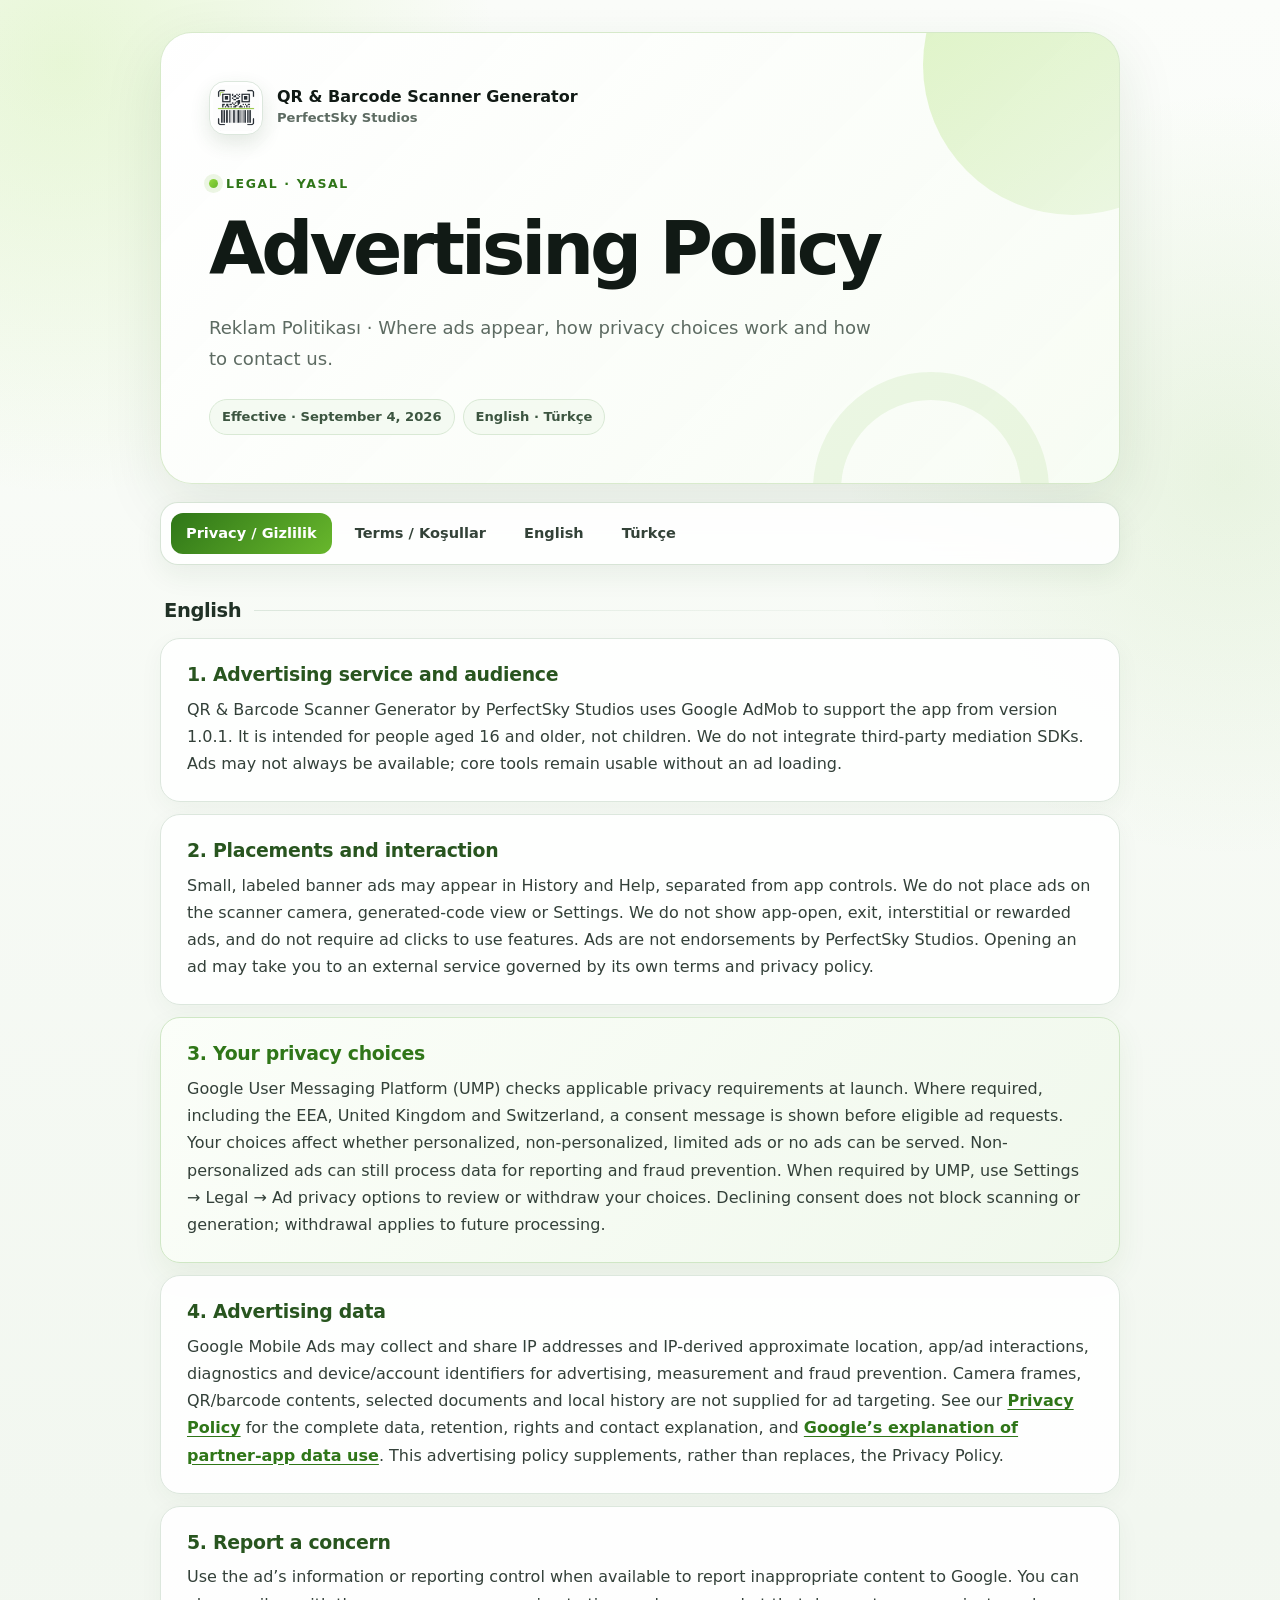
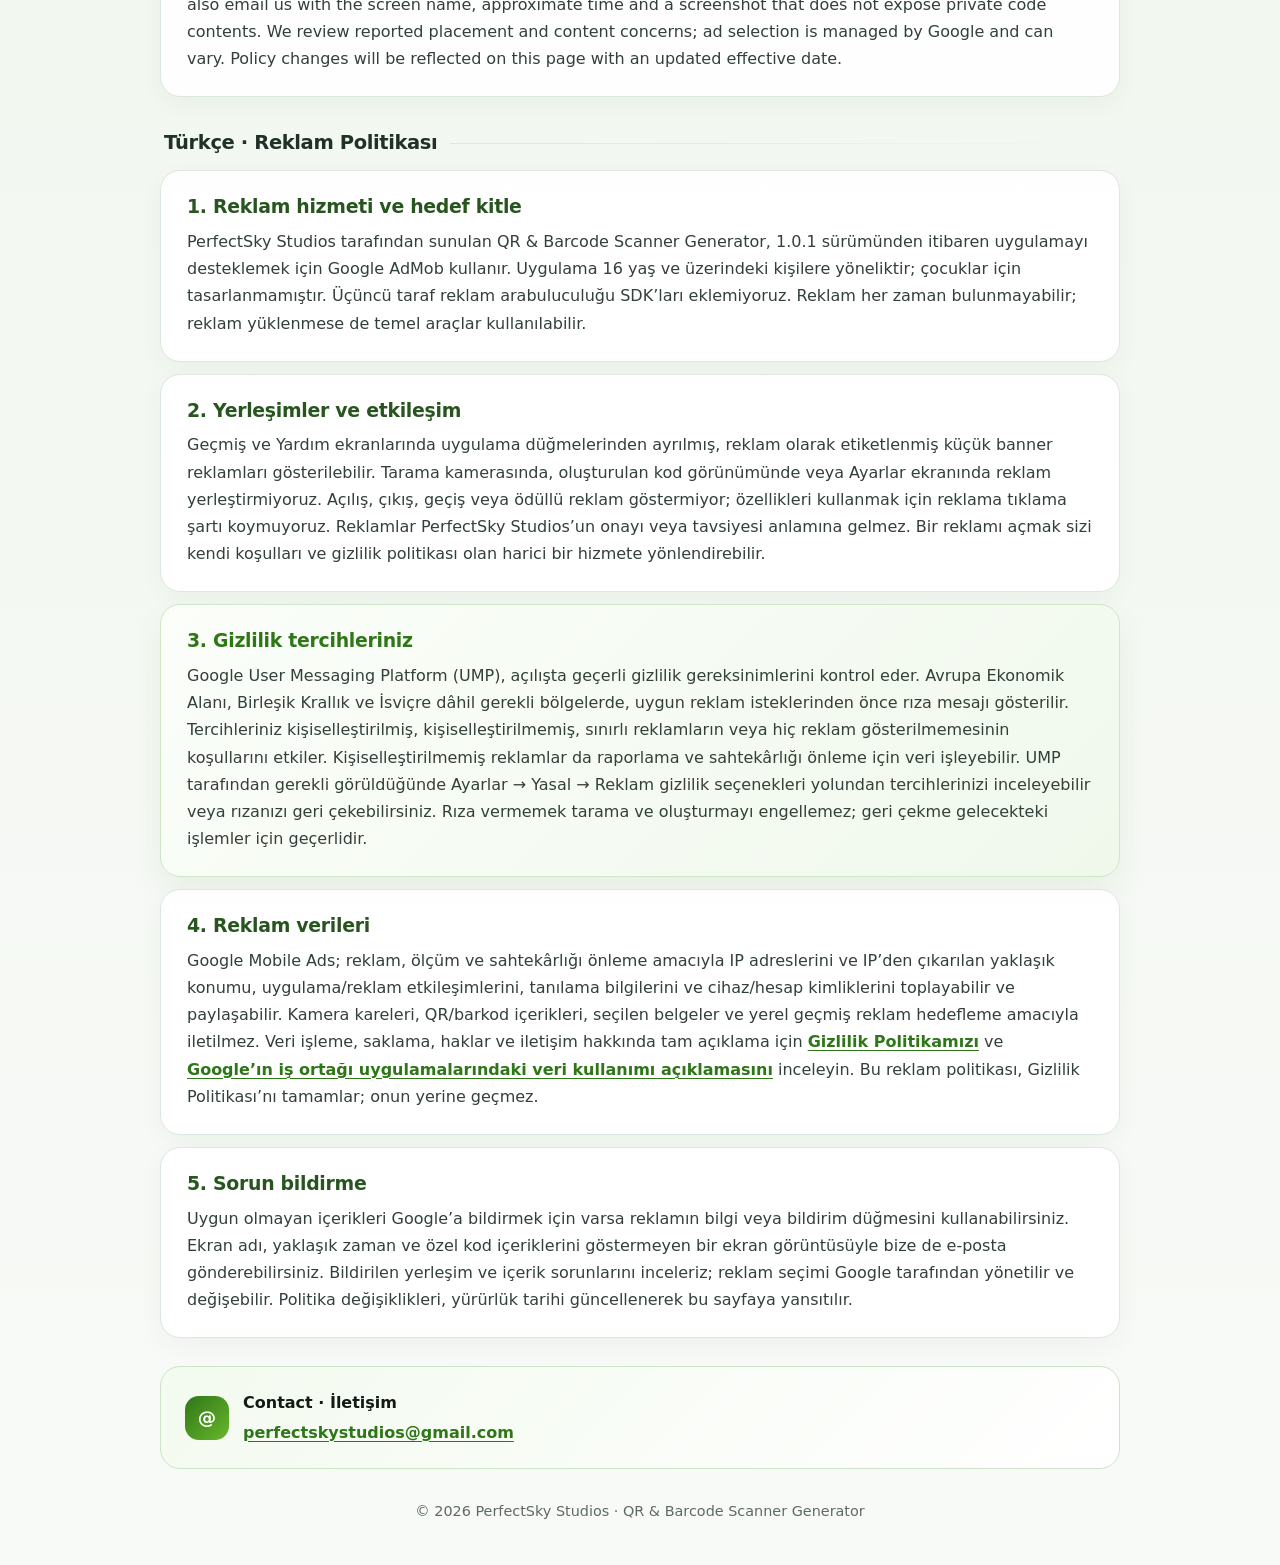
==== advertising-policy.html @ e4689e0d "Add bilingual advertising policy and legal navigation" ====
<!doctype html>
<html lang="en">
<head>
  <meta charset="utf-8">
  <meta name="viewport" content="width=device-width, initial-scale=1">
  <meta name="description" content="Advertising placements, privacy choices and support for QR &amp; Barcode Scanner Generator by PerfectSky Studios.">
  <title>Advertising Policy · QR &amp; Barcode Scanner Generator</title>
  <link rel="stylesheet" href="styles.css">
</head>
<body>
<main>
  <header class="hero">
    <div class="brand"><img src="app_logo.webp" alt="QR &amp; Barcode Scanner Generator logo"><div><div class="brand-name">QR &amp; Barcode Scanner Generator</div><div class="brand-studio">PerfectSky Studios</div></div></div>
    <p class="eyebrow">Legal · Yasal</p>
    <h1>Advertising Policy</h1>
    <p class="lead">Reklam Politikası · Where ads appear, how privacy choices work and how to contact us.</p>
    <div class="meta-row"><span class="meta-pill">Effective · September 4, 2026</span><span class="meta-pill">English · Türkçe</span></div>
  </header>
  <nav class="page-nav" aria-label="Page navigation"><a class="primary-link" href="index.html">Privacy / Gizlilik</a><a href="terms-of-service.html">Terms / Koşullar</a><a href="#english">English</a><a href="#turkce">Türkçe</a></nav>
  <div id="english" class="language-block" lang="en">
    <h2 class="language-title">English</h2>
    <section><h2>1. Advertising service and audience</h2><p>QR &amp; Barcode Scanner Generator by PerfectSky Studios uses Google AdMob to support the app from version 1.0.1. It is intended for people aged 16 and older, not children. We do not integrate third-party mediation SDKs. Ads may not always be available; core tools remain usable without an ad loading.</p></section>
    <section><h2>2. Placements and interaction</h2><p>Small, labeled banner ads may appear in History and Help, separated from app controls. We do not place ads on the scanner camera, generated-code view or Settings. We do not show app-open, exit, interstitial or rewarded ads, and do not require ad clicks to use features. Ads are not endorsements by PerfectSky Studios. Opening an ad may take you to an external service governed by its own terms and privacy policy.</p></section>
    <section class="notice"><h2>3. Your privacy choices</h2><p>Google User Messaging Platform (UMP) checks applicable privacy requirements at launch. Where required, including the EEA, United Kingdom and Switzerland, a consent message is shown before eligible ad requests. Your choices affect whether personalized, non-personalized, limited ads or no ads can be served. Non-personalized ads can still process data for reporting and fraud prevention. When required by UMP, use Settings → Legal → Ad privacy options to review or withdraw your choices. Declining consent does not block scanning or generation; withdrawal applies to future processing.</p></section>
    <section><h2>4. Advertising data</h2><p>Google Mobile Ads may collect and share IP addresses and IP-derived approximate location, app/ad interactions, diagnostics and device/account identifiers for advertising, measurement and fraud prevention. Camera frames, QR/barcode contents, selected documents and local history are not supplied for ad targeting. See our <a href="index.html">Privacy Policy</a> for the complete data, retention, rights and contact explanation, and <a href="https://policies.google.com/technologies/partner-sites">Google’s explanation of partner-app data use</a>. This advertising policy supplements, rather than replaces, the Privacy Policy.</p></section>
    <section><h2>5. Report a concern</h2><p>Use the ad’s information or reporting control when available to report inappropriate content to Google. You can also email us with the screen name, approximate time and a screenshot that does not expose private code contents. We review reported placement and content concerns; ad selection is managed by Google and can vary. Policy changes will be reflected on this page with an updated effective date.</p></section>
  </div>
  <div id="turkce" class="language-block" lang="tr">
    <h2 class="language-title">Türkçe · Reklam Politikası</h2>
    <section><h2>1. Reklam hizmeti ve hedef kitle</h2><p>PerfectSky Studios tarafından sunulan QR &amp; Barcode Scanner Generator, 1.0.1 sürümünden itibaren uygulamayı desteklemek için Google AdMob kullanır. Uygulama 16 yaş ve üzerindeki kişilere yöneliktir; çocuklar için tasarlanmamıştır. Üçüncü taraf reklam arabuluculuğu SDK’ları eklemiyoruz. Reklam her zaman bulunmayabilir; reklam yüklenmese de temel araçlar kullanılabilir.</p></section>
    <section><h2>2. Yerleşimler ve etkileşim</h2><p>Geçmiş ve Yardım ekranlarında uygulama düğmelerinden ayrılmış, reklam olarak etiketlenmiş küçük banner reklamları gösterilebilir. Tarama kamerasında, oluşturulan kod görünümünde veya Ayarlar ekranında reklam yerleştirmiyoruz. Açılış, çıkış, geçiş veya ödüllü reklam göstermiyor; özellikleri kullanmak için reklama tıklama şartı koymuyoruz. Reklamlar PerfectSky Studios’un onayı veya tavsiyesi anlamına gelmez. Bir reklamı açmak sizi kendi koşulları ve gizlilik politikası olan harici bir hizmete yönlendirebilir.</p></section>
    <section class="notice"><h2>3. Gizlilik tercihleriniz</h2><p>Google User Messaging Platform (UMP), açılışta geçerli gizlilik gereksinimlerini kontrol eder. Avrupa Ekonomik Alanı, Birleşik Krallık ve İsviçre dâhil gerekli bölgelerde, uygun reklam isteklerinden önce rıza mesajı gösterilir. Tercihleriniz kişiselleştirilmiş, kişiselleştirilmemiş, sınırlı reklamların veya hiç reklam gösterilmemesinin koşullarını etkiler. Kişiselleştirilmemiş reklamlar da raporlama ve sahtekârlığı önleme için veri işleyebilir. UMP tarafından gerekli görüldüğünde Ayarlar → Yasal → Reklam gizlilik seçenekleri yolundan tercihlerinizi inceleyebilir veya rızanızı geri çekebilirsiniz. Rıza vermemek tarama ve oluşturmayı engellemez; geri çekme gelecekteki işlemler için geçerlidir.</p></section>
    <section><h2>4. Reklam verileri</h2><p>Google Mobile Ads; reklam, ölçüm ve sahtekârlığı önleme amacıyla IP adreslerini ve IP’den çıkarılan yaklaşık konumu, uygulama/reklam etkileşimlerini, tanılama bilgilerini ve cihaz/hesap kimliklerini toplayabilir ve paylaşabilir. Kamera kareleri, QR/barkod içerikleri, seçilen belgeler ve yerel geçmiş reklam hedefleme amacıyla iletilmez. Veri işleme, saklama, haklar ve iletişim hakkında tam açıklama için <a href="index.html#turkce">Gizlilik Politikamızı</a> ve <a href="https://policies.google.com/technologies/partner-sites?hl=tr">Google’ın iş ortağı uygulamalarındaki veri kullanımı açıklamasını</a> inceleyin. Bu reklam politikası, Gizlilik Politikası’nı tamamlar; onun yerine geçmez.</p></section>
    <section><h2>5. Sorun bildirme</h2><p>Uygun olmayan içerikleri Google’a bildirmek için varsa reklamın bilgi veya bildirim düğmesini kullanabilirsiniz. Ekran adı, yaklaşık zaman ve özel kod içeriklerini göstermeyen bir ekran görüntüsüyle bize de e-posta gönderebilirsiniz. Bildirilen yerleşim ve içerik sorunlarını inceleriz; reklam seçimi Google tarafından yönetilir ve değişebilir. Politika değişiklikleri, yürürlük tarihi güncellenerek bu sayfaya yansıtılır.</p></section>
  </div>
  <aside class="contact-card" aria-label="Contact"><div class="contact-icon" aria-hidden="true">@</div><div><strong>Contact · İletişim</strong><a href="mailto:perfectskystudios@gmail.com">perfectskystudios@gmail.com</a></div></aside>
  <footer>© 2026 PerfectSky Studios · QR &amp; Barcode Scanner Generator</footer>
</main>
</body>
</html>
---- styles.css ----
:root {
  color-scheme: light;
  --ink: #111a15;
  --muted: #5d6b62;
  --line: #dce7dd;
  --green: #68b72c;
  --green-dark: #2f7618;
  --green-deep: #1c4f13;
  --lime: #94db3f;
  --surface: rgba(255, 255, 255, 0.94);
  --shadow: 0 20px 60px rgba(27, 64, 23, 0.10);
  --shadow-soft: 0 10px 28px rgba(27, 64, 23, 0.07);
}

* { box-sizing: border-box; }
html { scroll-behavior: smooth; }
body {
  margin: 0;
  min-height: 100vh;
  background:
    radial-gradient(circle at 5% 2%, rgba(148, 219, 63, 0.19), transparent 27rem),
    radial-gradient(circle at 96% 15%, rgba(104, 183, 44, 0.11), transparent 24rem),
    linear-gradient(180deg, #fbfdfa 0%, #f2f7f0 48%, #f8faf7 100%);
  color: var(--ink);
  font: 16px/1.7 Inter, ui-sans-serif, system-ui, -apple-system, BlinkMacSystemFont, "Segoe UI", sans-serif;
}

a { color: var(--green-dark); font-weight: 700; text-underline-offset: 3px; text-decoration-thickness: 1px; }
a:hover { color: var(--green-deep); }
main { width: min(960px, calc(100% - 32px)); margin: 32px auto 24px; }

.hero {
  position: relative;
  overflow: hidden;
  min-height: 360px;
  padding: 48px;
  border: 1px solid rgba(102, 173, 56, 0.24);
  border-radius: 32px;
  background: linear-gradient(135deg, rgba(255, 255, 255, 0.98), rgba(247, 252, 244, 0.94));
  box-shadow: var(--shadow);
}
.hero::before, .hero::after { content: ""; position: absolute; border-radius: 999px; pointer-events: none; }
.hero::before { width: 300px; height: 300px; right: -104px; top: -118px; background: linear-gradient(145deg, rgba(148, 219, 63, 0.31), rgba(104, 183, 44, 0.08)); }
.hero::after { width: 180px; height: 180px; right: 70px; bottom: -125px; border: 28px solid rgba(104, 183, 44, 0.10); }

.brand { position: relative; z-index: 1; display: flex; align-items: center; gap: 14px; margin-bottom: 34px; }
.brand img { width: 54px; height: 54px; padding: 3px; border: 1px solid var(--line); border-radius: 16px; background: #fff; box-shadow: 0 8px 20px rgba(33, 75, 29, 0.12); }
.brand-name { font-size: 1rem; font-weight: 800; line-height: 1.25; }
.brand-studio { color: var(--muted); font-size: 0.82rem; font-weight: 650; }

.eyebrow { position: relative; z-index: 1; display: inline-flex; align-items: center; gap: 8px; margin: 0 0 10px; color: var(--green-dark); font-size: 0.78rem; font-weight: 850; letter-spacing: 0.13em; text-transform: uppercase; }
.eyebrow::before { content: ""; width: 9px; height: 9px; border-radius: 50%; background: linear-gradient(135deg, var(--lime), var(--green)); box-shadow: 0 0 0 5px rgba(104, 183, 44, 0.12); }
h1, h2 { line-height: 1.25; }
h1 { position: relative; z-index: 1; max-width: 720px; margin: 0; font-size: clamp(2.35rem, 7vw, 4.55rem); letter-spacing: -0.055em; }
.lead { position: relative; z-index: 1; max-width: 680px; margin: 18px 0 0; color: var(--muted); font-size: clamp(1rem, 2vw, 1.13rem); }
.meta-row { position: relative; z-index: 1; display: flex; flex-wrap: wrap; gap: 8px; margin-top: 24px; }
.meta-pill { display: inline-flex; align-items: center; min-height: 34px; padding: 6px 12px; border: 1px solid #d9e9d5; border-radius: 999px; background: rgba(244, 250, 241, 0.92); color: #3c5540; font-size: 0.82rem; font-weight: 700; }

.page-nav { position: sticky; z-index: 10; top: 12px; display: flex; flex-wrap: wrap; gap: 8px; margin: 18px 0 28px; padding: 10px; border: 1px solid rgba(211, 225, 210, 0.9); border-radius: 18px; background: rgba(255, 255, 255, 0.88); box-shadow: var(--shadow-soft); backdrop-filter: blur(16px); }
.page-nav a { display: inline-flex; align-items: center; min-height: 40px; padding: 8px 15px; border-radius: 12px; color: #334238; text-decoration: none; font-size: 0.91rem; }
.page-nav a:hover, .page-nav a:focus-visible { background: #eef7e9; color: var(--green-deep); outline: none; }
.page-nav .primary-link { background: linear-gradient(135deg, var(--green-dark), var(--green)); color: #fff; }
.page-nav .primary-link:hover { color: #fff; filter: brightness(0.96); }

.language-block { scroll-margin-top: 92px; }
.language-title { display: flex; align-items: center; gap: 13px; margin: 34px 4px 15px; color: #203126; font-size: 1.22rem; letter-spacing: -0.02em; }
.language-title::after { content: ""; flex: 1; height: 1px; background: linear-gradient(90deg, var(--line), transparent); }

section { margin-bottom: 12px; padding: 24px 26px; border: 1px solid var(--line); border-radius: 20px; background: var(--surface); box-shadow: 0 7px 24px rgba(31, 62, 29, 0.045); }
section h2 { margin: 0 0 9px; color: #28551f; font-size: 1.18rem; letter-spacing: -0.015em; }
section p { margin: 0; color: #334039; }
section.notice { border-color: #cfe7c5; background: linear-gradient(135deg, #fbfef9, #f0f8ec); box-shadow: 0 12px 30px rgba(56, 111, 35, 0.07); }
section.notice h2 { color: var(--green-dark); }

.contact-card { display: grid; grid-template-columns: 44px 1fr; gap: 14px; align-items: center; margin-top: 28px; padding: 22px 24px; border: 1px solid #cee4c8; border-radius: 20px; background: linear-gradient(135deg, #f3faef, #ffffff); }
.contact-icon { display: grid; width: 44px; height: 44px; place-items: center; border-radius: 14px; background: linear-gradient(135deg, var(--green-dark), var(--green)); color: white; font-size: 1.15rem; font-weight: 900; }
.contact-card strong { display: block; margin-bottom: 2px; }
footer { padding: 30px 16px 18px; color: var(--muted); text-align: center; font-size: 0.9rem; }

@media (max-width: 640px) {
  main { width: min(100% - 20px, 960px); margin-top: 10px; }
  .hero { min-height: 0; padding: 26px 22px 30px; border-radius: 24px; }
  .hero::before { width: 210px; height: 210px; right: -110px; top: -100px; }
  .brand { margin-bottom: 28px; }
  .brand img { width: 48px; height: 48px; border-radius: 14px; }
  h1 { font-size: clamp(2.2rem, 13vw, 3.25rem); }
  .lead { margin-top: 14px; }
  .page-nav { top: 7px; margin: 12px 0 24px; border-radius: 16px; }
  .page-nav a { flex: 1; justify-content: center; padding-inline: 10px; font-size: 0.84rem; text-align: center; }
  .language-title { margin-top: 28px; }
  section { padding: 20px 19px; border-radius: 17px; }
  section h2 { font-size: 1.08rem; }
  .contact-card { grid-template-columns: 38px 1fr; padding: 18px; }
  .contact-icon { width: 38px; height: 38px; border-radius: 12px; }
}

@media (prefers-reduced-motion: reduce) { html { scroll-behavior: auto; } }
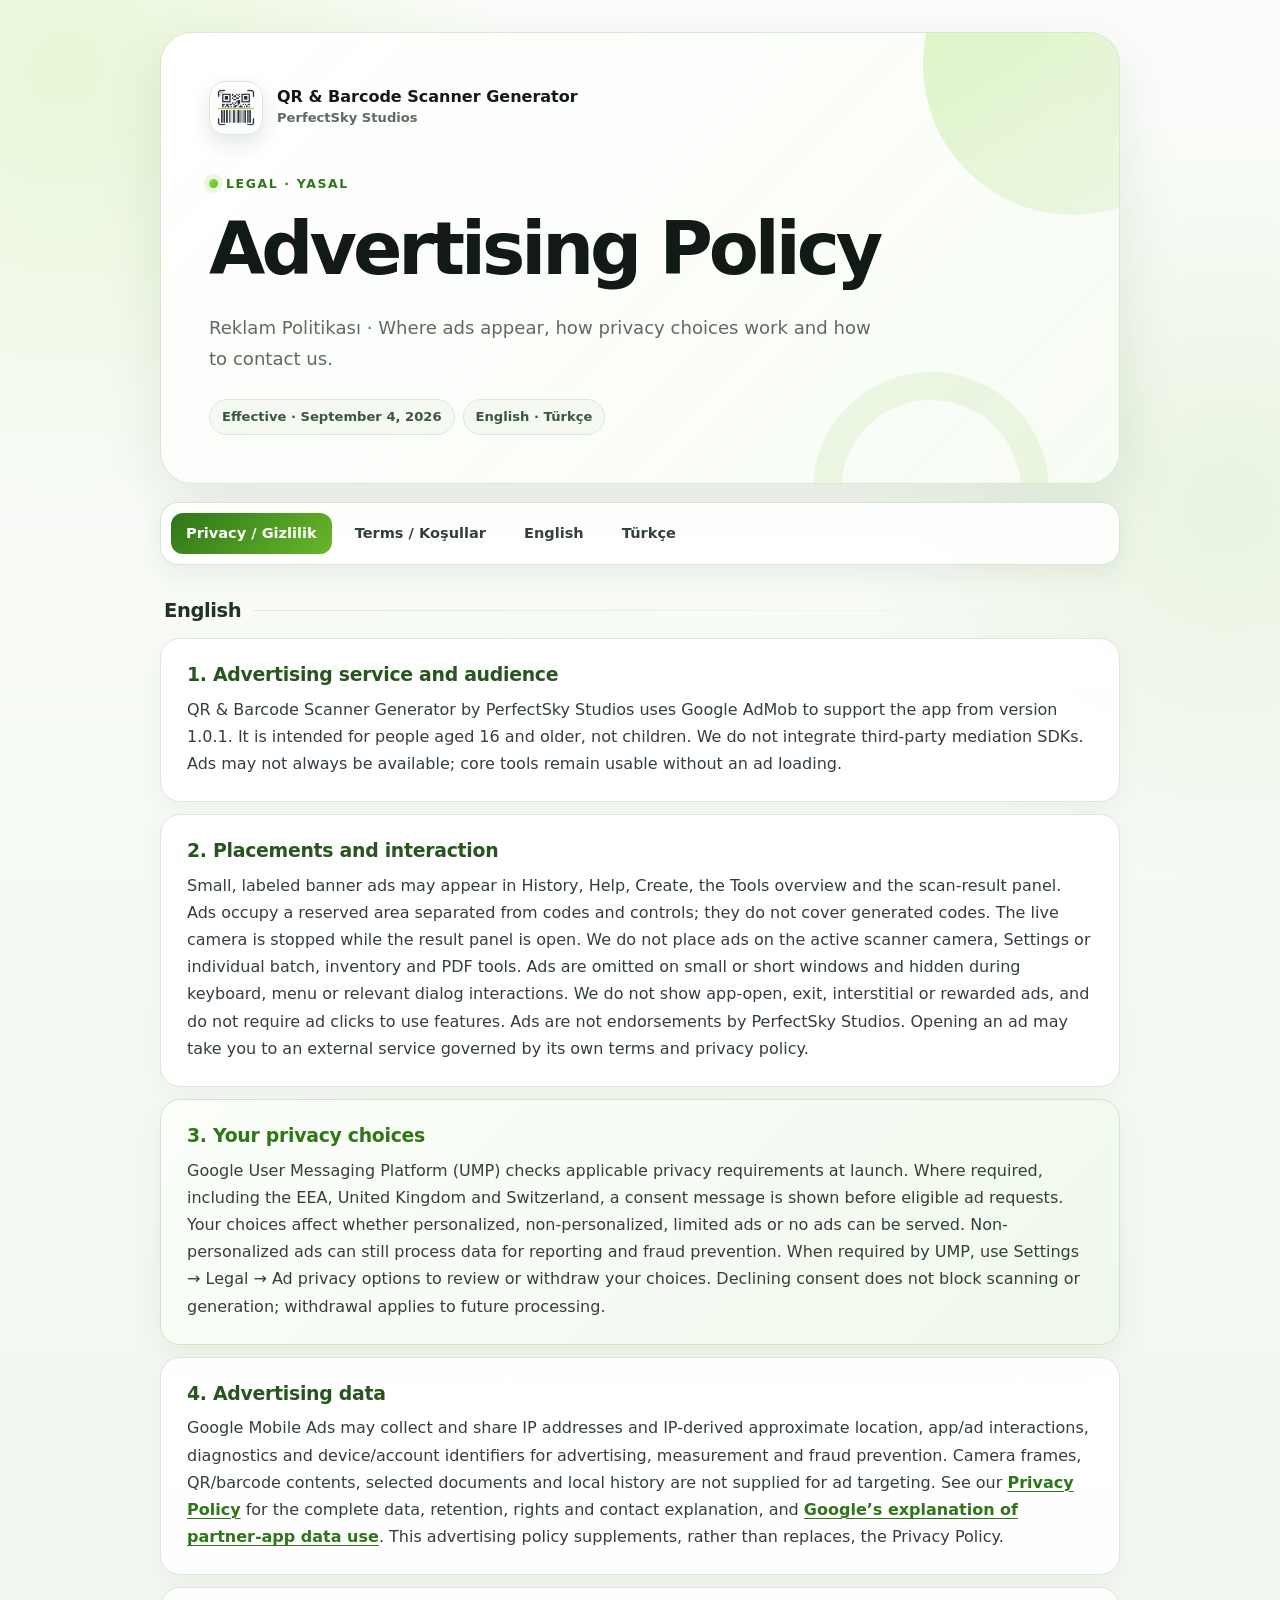
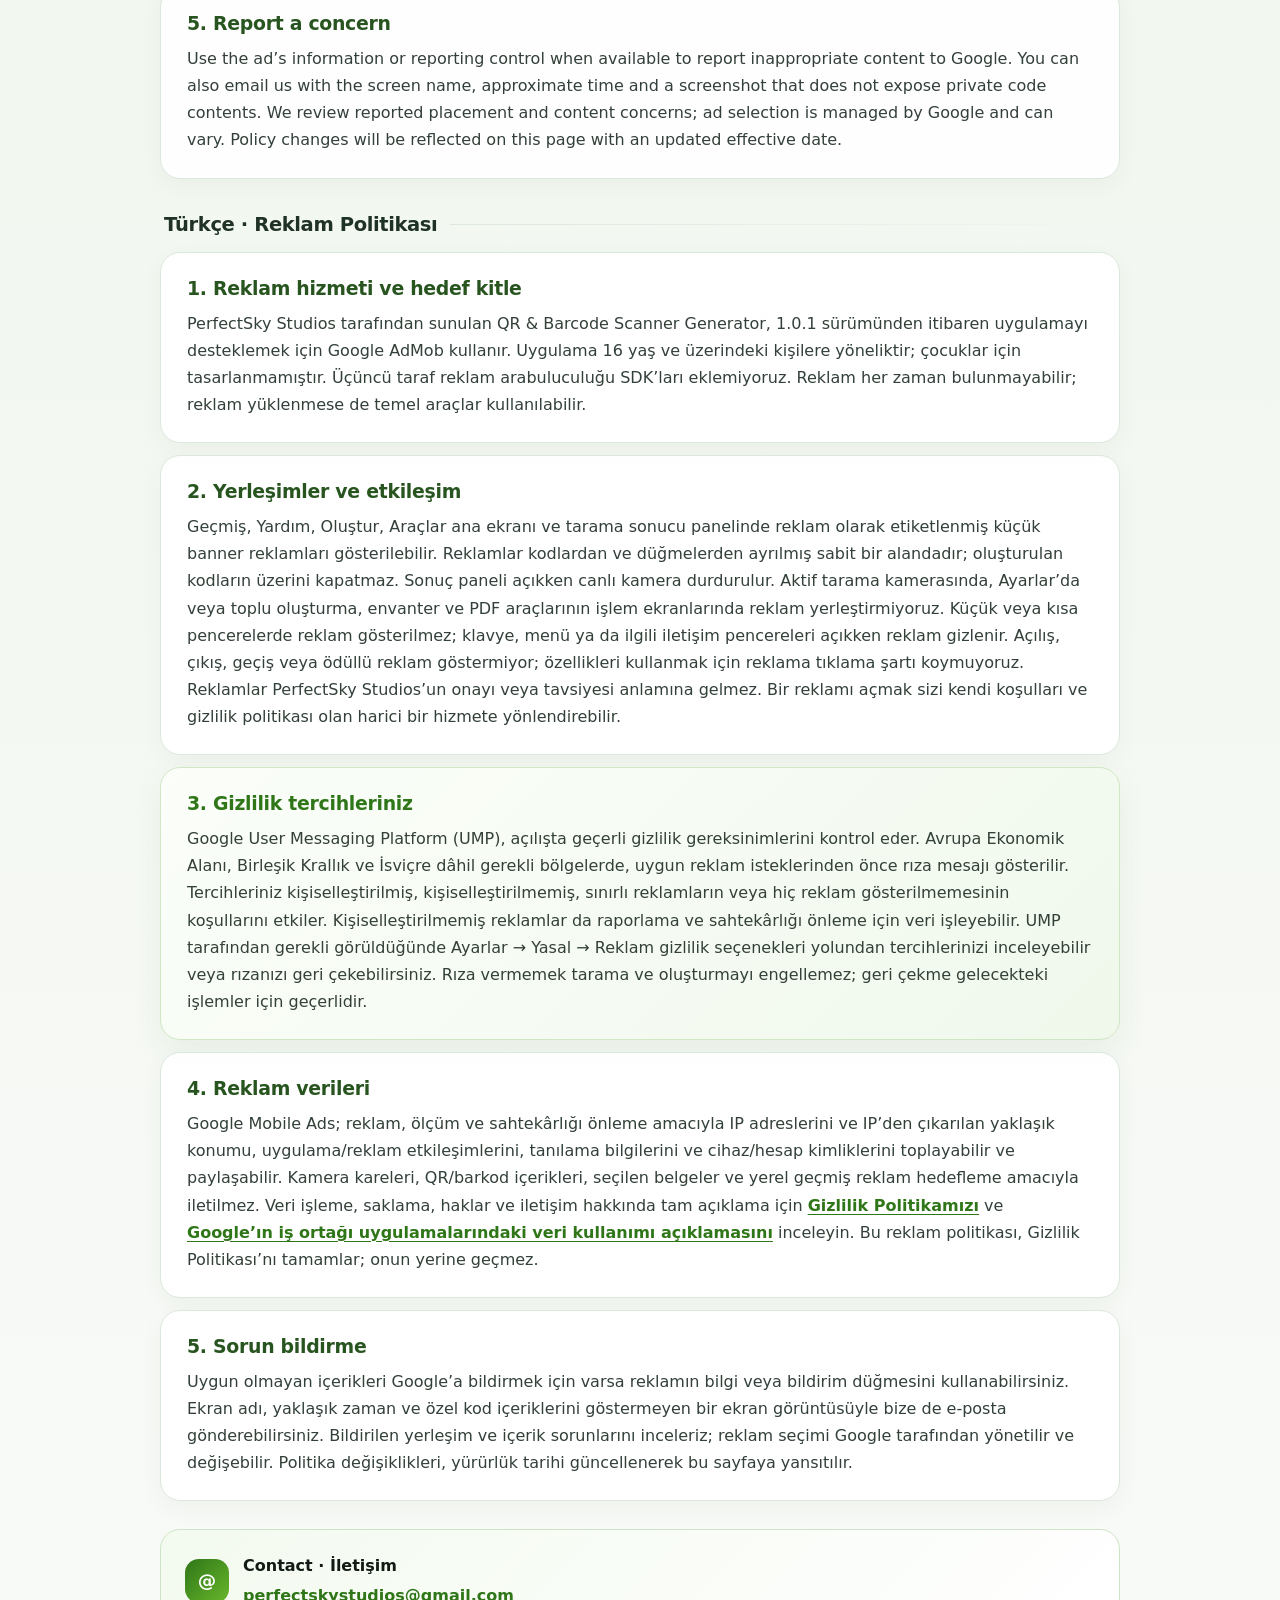
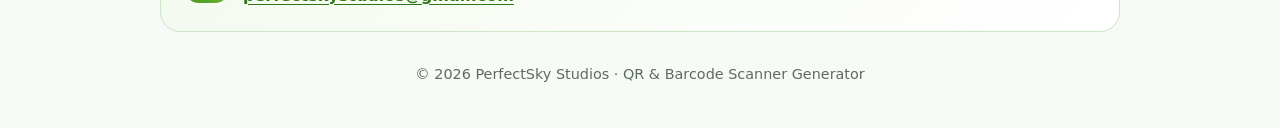
==== commit 136fc44c: "Align advertising disclosures with expanded banner placements" ====
--- a/advertising-policy.html
+++ b/advertising-policy.html
@@ -20,7 +20,7 @@
   <div id="english" class="language-block" lang="en">
     <h2 class="language-title">English</h2>
     <section><h2>1. Advertising service and audience</h2><p>QR &amp; Barcode Scanner Generator by PerfectSky Studios uses Google AdMob to support the app from version 1.0.1. It is intended for people aged 16 and older, not children. We do not integrate third-party mediation SDKs. Ads may not always be available; core tools remain usable without an ad loading.</p></section>
-    <section><h2>2. Placements and interaction</h2><p>Small, labeled banner ads may appear in History and Help, separated from app controls. We do not place ads on the scanner camera, generated-code view or Settings. We do not show app-open, exit, interstitial or rewarded ads, and do not require ad clicks to use features. Ads are not endorsements by PerfectSky Studios. Opening an ad may take you to an external service governed by its own terms and privacy policy.</p></section>
+    <section><h2>2. Placements and interaction</h2><p>Small, labeled banner ads may appear in History, Help, Create, the Tools overview and the scan-result panel. Ads occupy a reserved area separated from codes and controls; they do not cover generated codes. The live camera is stopped while the result panel is open. We do not place ads on the active scanner camera, Settings or individual batch, inventory and PDF tools. Ads are omitted on small or short windows and hidden during keyboard, menu or relevant dialog interactions. We do not show app-open, exit, interstitial or rewarded ads, and do not require ad clicks to use features. Ads are not endorsements by PerfectSky Studios. Opening an ad may take you to an external service governed by its own terms and privacy policy.</p></section>
     <section class="notice"><h2>3. Your privacy choices</h2><p>Google User Messaging Platform (UMP) checks applicable privacy requirements at launch. Where required, including the EEA, United Kingdom and Switzerland, a consent message is shown before eligible ad requests. Your choices affect whether personalized, non-personalized, limited ads or no ads can be served. Non-personalized ads can still process data for reporting and fraud prevention. When required by UMP, use Settings → Legal → Ad privacy options to review or withdraw your choices. Declining consent does not block scanning or generation; withdrawal applies to future processing.</p></section>
     <section><h2>4. Advertising data</h2><p>Google Mobile Ads may collect and share IP addresses and IP-derived approximate location, app/ad interactions, diagnostics and device/account identifiers for advertising, measurement and fraud prevention. Camera frames, QR/barcode contents, selected documents and local history are not supplied for ad targeting. See our <a href="index.html">Privacy Policy</a> for the complete data, retention, rights and contact explanation, and <a href="https://policies.google.com/technologies/partner-sites">Google’s explanation of partner-app data use</a>. This advertising policy supplements, rather than replaces, the Privacy Policy.</p></section>
     <section><h2>5. Report a concern</h2><p>Use the ad’s information or reporting control when available to report inappropriate content to Google. You can also email us with the screen name, approximate time and a screenshot that does not expose private code contents. We review reported placement and content concerns; ad selection is managed by Google and can vary. Policy changes will be reflected on this page with an updated effective date.</p></section>
@@ -28,7 +28,7 @@
   <div id="turkce" class="language-block" lang="tr">
     <h2 class="language-title">Türkçe · Reklam Politikası</h2>
     <section><h2>1. Reklam hizmeti ve hedef kitle</h2><p>PerfectSky Studios tarafından sunulan QR &amp; Barcode Scanner Generator, 1.0.1 sürümünden itibaren uygulamayı desteklemek için Google AdMob kullanır. Uygulama 16 yaş ve üzerindeki kişilere yöneliktir; çocuklar için tasarlanmamıştır. Üçüncü taraf reklam arabuluculuğu SDK’ları eklemiyoruz. Reklam her zaman bulunmayabilir; reklam yüklenmese de temel araçlar kullanılabilir.</p></section>
-    <section><h2>2. Yerleşimler ve etkileşim</h2><p>Geçmiş ve Yardım ekranlarında uygulama düğmelerinden ayrılmış, reklam olarak etiketlenmiş küçük banner reklamları gösterilebilir. Tarama kamerasında, oluşturulan kod görünümünde veya Ayarlar ekranında reklam yerleştirmiyoruz. Açılış, çıkış, geçiş veya ödüllü reklam göstermiyor; özellikleri kullanmak için reklama tıklama şartı koymuyoruz. Reklamlar PerfectSky Studios’un onayı veya tavsiyesi anlamına gelmez. Bir reklamı açmak sizi kendi koşulları ve gizlilik politikası olan harici bir hizmete yönlendirebilir.</p></section>
+    <section><h2>2. Yerleşimler ve etkileşim</h2><p>Geçmiş, Yardım, Oluştur, Araçlar ana ekranı ve tarama sonucu panelinde reklam olarak etiketlenmiş küçük banner reklamları gösterilebilir. Reklamlar kodlardan ve düğmelerden ayrılmış sabit bir alandadır; oluşturulan kodların üzerini kapatmaz. Sonuç paneli açıkken canlı kamera durdurulur. Aktif tarama kamerasında, Ayarlar’da veya toplu oluşturma, envanter ve PDF araçlarının işlem ekranlarında reklam yerleştirmiyoruz. Küçük veya kısa pencerelerde reklam gösterilmez; klavye, menü ya da ilgili iletişim pencereleri açıkken reklam gizlenir. Açılış, çıkış, geçiş veya ödüllü reklam göstermiyor; özellikleri kullanmak için reklama tıklama şartı koymuyoruz. Reklamlar PerfectSky Studios’un onayı veya tavsiyesi anlamına gelmez. Bir reklamı açmak sizi kendi koşulları ve gizlilik politikası olan harici bir hizmete yönlendirebilir.</p></section>
     <section class="notice"><h2>3. Gizlilik tercihleriniz</h2><p>Google User Messaging Platform (UMP), açılışta geçerli gizlilik gereksinimlerini kontrol eder. Avrupa Ekonomik Alanı, Birleşik Krallık ve İsviçre dâhil gerekli bölgelerde, uygun reklam isteklerinden önce rıza mesajı gösterilir. Tercihleriniz kişiselleştirilmiş, kişiselleştirilmemiş, sınırlı reklamların veya hiç reklam gösterilmemesinin koşullarını etkiler. Kişiselleştirilmemiş reklamlar da raporlama ve sahtekârlığı önleme için veri işleyebilir. UMP tarafından gerekli görüldüğünde Ayarlar → Yasal → Reklam gizlilik seçenekleri yolundan tercihlerinizi inceleyebilir veya rızanızı geri çekebilirsiniz. Rıza vermemek tarama ve oluşturmayı engellemez; geri çekme gelecekteki işlemler için geçerlidir.</p></section>
     <section><h2>4. Reklam verileri</h2><p>Google Mobile Ads; reklam, ölçüm ve sahtekârlığı önleme amacıyla IP adreslerini ve IP’den çıkarılan yaklaşık konumu, uygulama/reklam etkileşimlerini, tanılama bilgilerini ve cihaz/hesap kimliklerini toplayabilir ve paylaşabilir. Kamera kareleri, QR/barkod içerikleri, seçilen belgeler ve yerel geçmiş reklam hedefleme amacıyla iletilmez. Veri işleme, saklama, haklar ve iletişim hakkında tam açıklama için <a href="index.html#turkce">Gizlilik Politikamızı</a> ve <a href="https://policies.google.com/technologies/partner-sites?hl=tr">Google’ın iş ortağı uygulamalarındaki veri kullanımı açıklamasını</a> inceleyin. Bu reklam politikası, Gizlilik Politikası’nı tamamlar; onun yerine geçmez.</p></section>
     <section><h2>5. Sorun bildirme</h2><p>Uygun olmayan içerikleri Google’a bildirmek için varsa reklamın bilgi veya bildirim düğmesini kullanabilirsiniz. Ekran adı, yaklaşık zaman ve özel kod içeriklerini göstermeyen bir ekran görüntüsüyle bize de e-posta gönderebilirsiniz. Bildirilen yerleşim ve içerik sorunlarını inceleriz; reklam seçimi Google tarafından yönetilir ve değişebilir. Politika değişiklikleri, yürürlük tarihi güncellenerek bu sayfaya yansıtılır.</p></section>
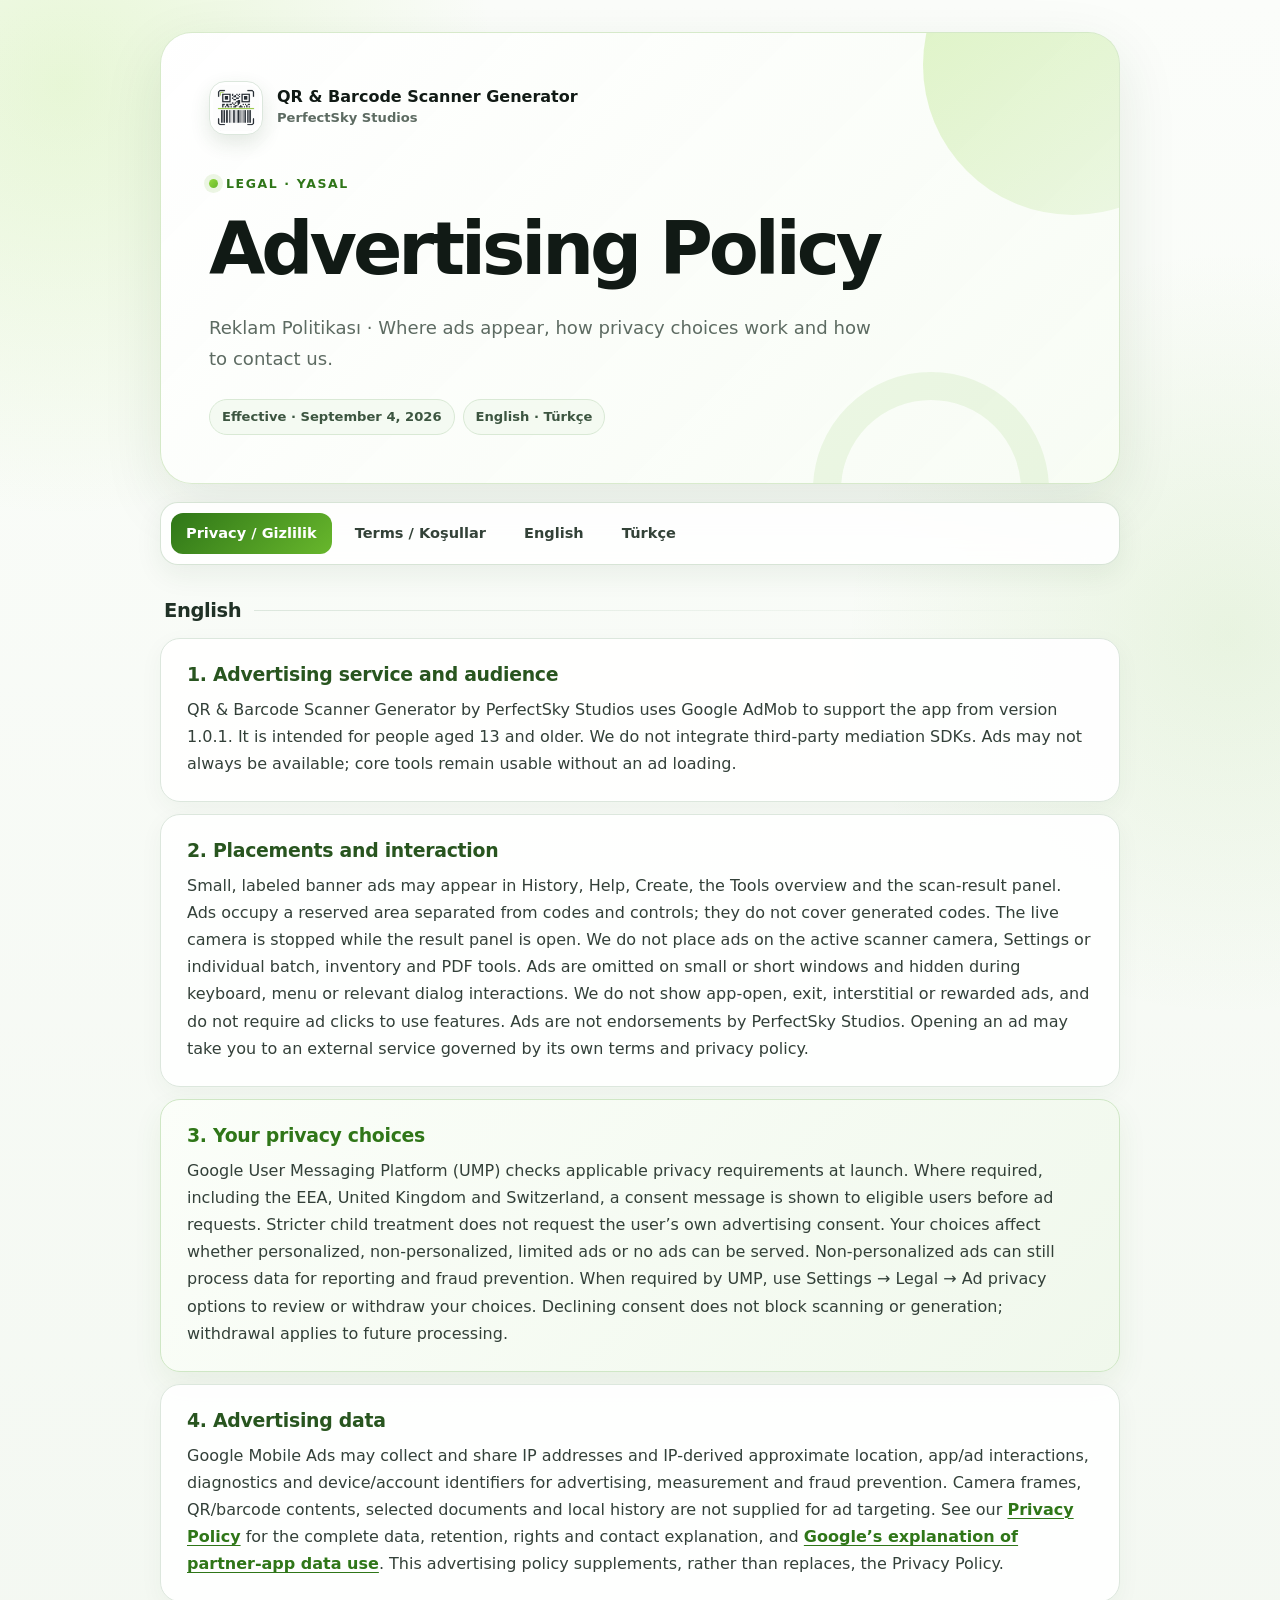
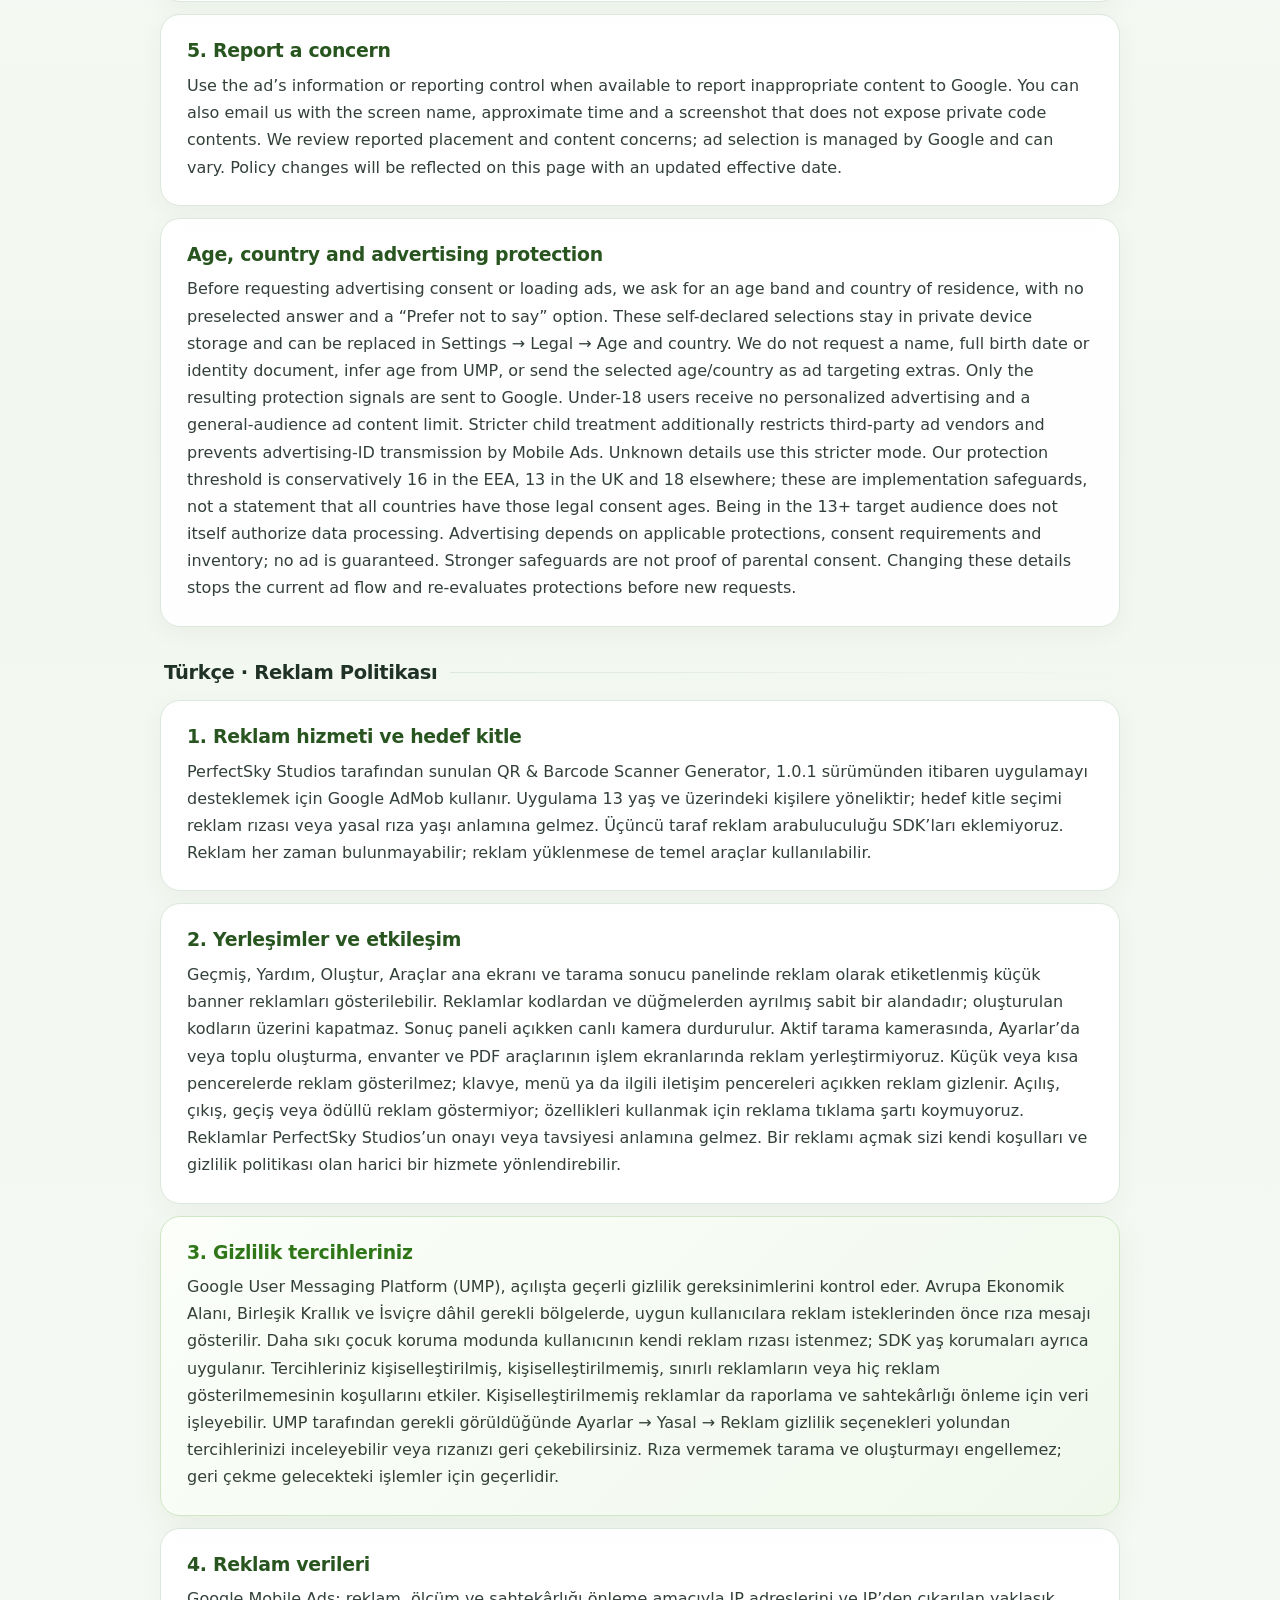
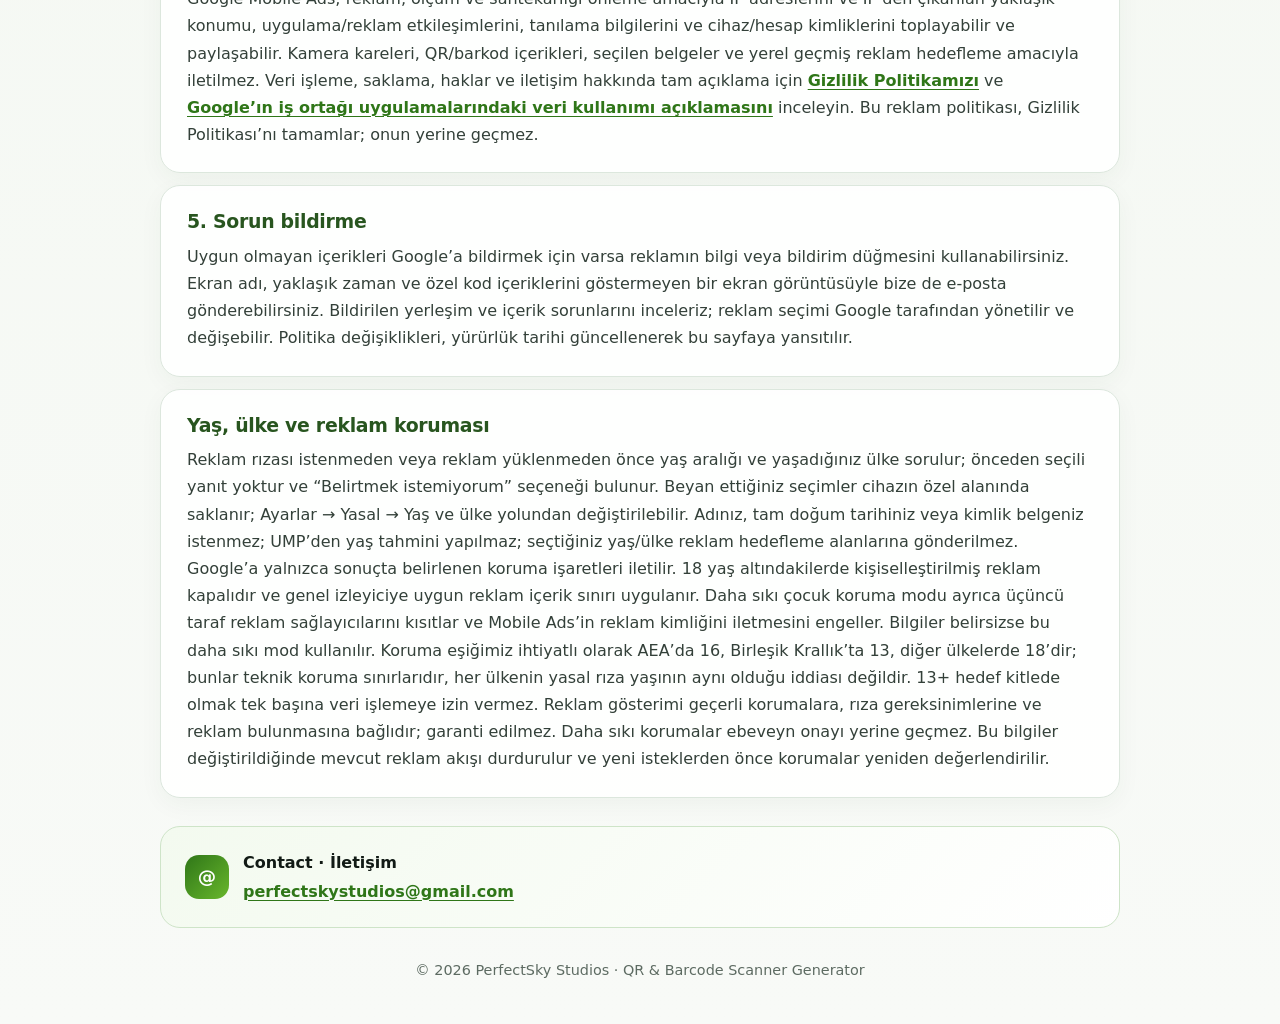
==== commit 1f3094ad: "Document 13+ audience and neutral age-country advertising safeguards" ====
--- a/advertising-policy.html
+++ b/advertising-policy.html
@@ -19,19 +19,21 @@
   <nav class="page-nav" aria-label="Page navigation"><a class="primary-link" href="index.html">Privacy / Gizlilik</a><a href="terms-of-service.html">Terms / Koşullar</a><a href="#english">English</a><a href="#turkce">Türkçe</a></nav>
   <div id="english" class="language-block" lang="en">
     <h2 class="language-title">English</h2>
-    <section><h2>1. Advertising service and audience</h2><p>QR &amp; Barcode Scanner Generator by PerfectSky Studios uses Google AdMob to support the app from version 1.0.1. It is intended for people aged 16 and older, not children. We do not integrate third-party mediation SDKs. Ads may not always be available; core tools remain usable without an ad loading.</p></section>
+    <section><h2>1. Advertising service and audience</h2><p>QR &amp; Barcode Scanner Generator by PerfectSky Studios uses Google AdMob to support the app from version 1.0.1. It is intended for people aged 13 and older. We do not integrate third-party mediation SDKs. Ads may not always be available; core tools remain usable without an ad loading.</p></section>
     <section><h2>2. Placements and interaction</h2><p>Small, labeled banner ads may appear in History, Help, Create, the Tools overview and the scan-result panel. Ads occupy a reserved area separated from codes and controls; they do not cover generated codes. The live camera is stopped while the result panel is open. We do not place ads on the active scanner camera, Settings or individual batch, inventory and PDF tools. Ads are omitted on small or short windows and hidden during keyboard, menu or relevant dialog interactions. We do not show app-open, exit, interstitial or rewarded ads, and do not require ad clicks to use features. Ads are not endorsements by PerfectSky Studios. Opening an ad may take you to an external service governed by its own terms and privacy policy.</p></section>
-    <section class="notice"><h2>3. Your privacy choices</h2><p>Google User Messaging Platform (UMP) checks applicable privacy requirements at launch. Where required, including the EEA, United Kingdom and Switzerland, a consent message is shown before eligible ad requests. Your choices affect whether personalized, non-personalized, limited ads or no ads can be served. Non-personalized ads can still process data for reporting and fraud prevention. When required by UMP, use Settings → Legal → Ad privacy options to review or withdraw your choices. Declining consent does not block scanning or generation; withdrawal applies to future processing.</p></section>
+    <section class="notice"><h2>3. Your privacy choices</h2><p>Google User Messaging Platform (UMP) checks applicable privacy requirements at launch. Where required, including the EEA, United Kingdom and Switzerland, a consent message is shown to eligible users before ad requests. Stricter child treatment does not request the user’s own advertising consent. Your choices affect whether personalized, non-personalized, limited ads or no ads can be served. Non-personalized ads can still process data for reporting and fraud prevention. When required by UMP, use Settings → Legal → Ad privacy options to review or withdraw your choices. Declining consent does not block scanning or generation; withdrawal applies to future processing.</p></section>
     <section><h2>4. Advertising data</h2><p>Google Mobile Ads may collect and share IP addresses and IP-derived approximate location, app/ad interactions, diagnostics and device/account identifiers for advertising, measurement and fraud prevention. Camera frames, QR/barcode contents, selected documents and local history are not supplied for ad targeting. See our <a href="index.html">Privacy Policy</a> for the complete data, retention, rights and contact explanation, and <a href="https://policies.google.com/technologies/partner-sites">Google’s explanation of partner-app data use</a>. This advertising policy supplements, rather than replaces, the Privacy Policy.</p></section>
     <section><h2>5. Report a concern</h2><p>Use the ad’s information or reporting control when available to report inappropriate content to Google. You can also email us with the screen name, approximate time and a screenshot that does not expose private code contents. We review reported placement and content concerns; ad selection is managed by Google and can vary. Policy changes will be reflected on this page with an updated effective date.</p></section>
+    <section><h2>Age, country and advertising protection</h2><p>Before requesting advertising consent or loading ads, we ask for an age band and country of residence, with no preselected answer and a “Prefer not to say” option. These self-declared selections stay in private device storage and can be replaced in Settings → Legal → Age and country. We do not request a name, full birth date or identity document, infer age from UMP, or send the selected age/country as ad targeting extras. Only the resulting protection signals are sent to Google. Under-18 users receive no personalized advertising and a general-audience ad content limit. Stricter child treatment additionally restricts third-party ad vendors and prevents advertising-ID transmission by Mobile Ads. Unknown details use this stricter mode. Our protection threshold is conservatively 16 in the EEA, 13 in the UK and 18 elsewhere; these are implementation safeguards, not a statement that all countries have those legal consent ages. Being in the 13+ target audience does not itself authorize data processing. Advertising depends on applicable protections, consent requirements and inventory; no ad is guaranteed. Stronger safeguards are not proof of parental consent. Changing these details stops the current ad flow and re-evaluates protections before new requests.</p></section>
   </div>
   <div id="turkce" class="language-block" lang="tr">
     <h2 class="language-title">Türkçe · Reklam Politikası</h2>
-    <section><h2>1. Reklam hizmeti ve hedef kitle</h2><p>PerfectSky Studios tarafından sunulan QR &amp; Barcode Scanner Generator, 1.0.1 sürümünden itibaren uygulamayı desteklemek için Google AdMob kullanır. Uygulama 16 yaş ve üzerindeki kişilere yöneliktir; çocuklar için tasarlanmamıştır. Üçüncü taraf reklam arabuluculuğu SDK’ları eklemiyoruz. Reklam her zaman bulunmayabilir; reklam yüklenmese de temel araçlar kullanılabilir.</p></section>
+    <section><h2>1. Reklam hizmeti ve hedef kitle</h2><p>PerfectSky Studios tarafından sunulan QR &amp; Barcode Scanner Generator, 1.0.1 sürümünden itibaren uygulamayı desteklemek için Google AdMob kullanır. Uygulama 13 yaş ve üzerindeki kişilere yöneliktir; hedef kitle seçimi reklam rızası veya yasal rıza yaşı anlamına gelmez. Üçüncü taraf reklam arabuluculuğu SDK’ları eklemiyoruz. Reklam her zaman bulunmayabilir; reklam yüklenmese de temel araçlar kullanılabilir.</p></section>
     <section><h2>2. Yerleşimler ve etkileşim</h2><p>Geçmiş, Yardım, Oluştur, Araçlar ana ekranı ve tarama sonucu panelinde reklam olarak etiketlenmiş küçük banner reklamları gösterilebilir. Reklamlar kodlardan ve düğmelerden ayrılmış sabit bir alandadır; oluşturulan kodların üzerini kapatmaz. Sonuç paneli açıkken canlı kamera durdurulur. Aktif tarama kamerasında, Ayarlar’da veya toplu oluşturma, envanter ve PDF araçlarının işlem ekranlarında reklam yerleştirmiyoruz. Küçük veya kısa pencerelerde reklam gösterilmez; klavye, menü ya da ilgili iletişim pencereleri açıkken reklam gizlenir. Açılış, çıkış, geçiş veya ödüllü reklam göstermiyor; özellikleri kullanmak için reklama tıklama şartı koymuyoruz. Reklamlar PerfectSky Studios’un onayı veya tavsiyesi anlamına gelmez. Bir reklamı açmak sizi kendi koşulları ve gizlilik politikası olan harici bir hizmete yönlendirebilir.</p></section>
-    <section class="notice"><h2>3. Gizlilik tercihleriniz</h2><p>Google User Messaging Platform (UMP), açılışta geçerli gizlilik gereksinimlerini kontrol eder. Avrupa Ekonomik Alanı, Birleşik Krallık ve İsviçre dâhil gerekli bölgelerde, uygun reklam isteklerinden önce rıza mesajı gösterilir. Tercihleriniz kişiselleştirilmiş, kişiselleştirilmemiş, sınırlı reklamların veya hiç reklam gösterilmemesinin koşullarını etkiler. Kişiselleştirilmemiş reklamlar da raporlama ve sahtekârlığı önleme için veri işleyebilir. UMP tarafından gerekli görüldüğünde Ayarlar → Yasal → Reklam gizlilik seçenekleri yolundan tercihlerinizi inceleyebilir veya rızanızı geri çekebilirsiniz. Rıza vermemek tarama ve oluşturmayı engellemez; geri çekme gelecekteki işlemler için geçerlidir.</p></section>
+    <section class="notice"><h2>3. Gizlilik tercihleriniz</h2><p>Google User Messaging Platform (UMP), açılışta geçerli gizlilik gereksinimlerini kontrol eder. Avrupa Ekonomik Alanı, Birleşik Krallık ve İsviçre dâhil gerekli bölgelerde, uygun kullanıcılara reklam isteklerinden önce rıza mesajı gösterilir. Daha sıkı çocuk koruma modunda kullanıcının kendi reklam rızası istenmez; SDK yaş korumaları ayrıca uygulanır. Tercihleriniz kişiselleştirilmiş, kişiselleştirilmemiş, sınırlı reklamların veya hiç reklam gösterilmemesinin koşullarını etkiler. Kişiselleştirilmemiş reklamlar da raporlama ve sahtekârlığı önleme için veri işleyebilir. UMP tarafından gerekli görüldüğünde Ayarlar → Yasal → Reklam gizlilik seçenekleri yolundan tercihlerinizi inceleyebilir veya rızanızı geri çekebilirsiniz. Rıza vermemek tarama ve oluşturmayı engellemez; geri çekme gelecekteki işlemler için geçerlidir.</p></section>
     <section><h2>4. Reklam verileri</h2><p>Google Mobile Ads; reklam, ölçüm ve sahtekârlığı önleme amacıyla IP adreslerini ve IP’den çıkarılan yaklaşık konumu, uygulama/reklam etkileşimlerini, tanılama bilgilerini ve cihaz/hesap kimliklerini toplayabilir ve paylaşabilir. Kamera kareleri, QR/barkod içerikleri, seçilen belgeler ve yerel geçmiş reklam hedefleme amacıyla iletilmez. Veri işleme, saklama, haklar ve iletişim hakkında tam açıklama için <a href="index.html#turkce">Gizlilik Politikamızı</a> ve <a href="https://policies.google.com/technologies/partner-sites?hl=tr">Google’ın iş ortağı uygulamalarındaki veri kullanımı açıklamasını</a> inceleyin. Bu reklam politikası, Gizlilik Politikası’nı tamamlar; onun yerine geçmez.</p></section>
     <section><h2>5. Sorun bildirme</h2><p>Uygun olmayan içerikleri Google’a bildirmek için varsa reklamın bilgi veya bildirim düğmesini kullanabilirsiniz. Ekran adı, yaklaşık zaman ve özel kod içeriklerini göstermeyen bir ekran görüntüsüyle bize de e-posta gönderebilirsiniz. Bildirilen yerleşim ve içerik sorunlarını inceleriz; reklam seçimi Google tarafından yönetilir ve değişebilir. Politika değişiklikleri, yürürlük tarihi güncellenerek bu sayfaya yansıtılır.</p></section>
+    <section><h2>Yaş, ülke ve reklam koruması</h2><p>Reklam rızası istenmeden veya reklam yüklenmeden önce yaş aralığı ve yaşadığınız ülke sorulur; önceden seçili yanıt yoktur ve “Belirtmek istemiyorum” seçeneği bulunur. Beyan ettiğiniz seçimler cihazın özel alanında saklanır; Ayarlar → Yasal → Yaş ve ülke yolundan değiştirilebilir. Adınız, tam doğum tarihiniz veya kimlik belgeniz istenmez; UMP’den yaş tahmini yapılmaz; seçtiğiniz yaş/ülke reklam hedefleme alanlarına gönderilmez. Google’a yalnızca sonuçta belirlenen koruma işaretleri iletilir. 18 yaş altındakilerde kişiselleştirilmiş reklam kapalıdır ve genel izleyiciye uygun reklam içerik sınırı uygulanır. Daha sıkı çocuk koruma modu ayrıca üçüncü taraf reklam sağlayıcılarını kısıtlar ve Mobile Ads’in reklam kimliğini iletmesini engeller. Bilgiler belirsizse bu daha sıkı mod kullanılır. Koruma eşiğimiz ihtiyatlı olarak AEA’da 16, Birleşik Krallık’ta 13, diğer ülkelerde 18’dir; bunlar teknik koruma sınırlarıdır, her ülkenin yasal rıza yaşının aynı olduğu iddiası değildir. 13+ hedef kitlede olmak tek başına veri işlemeye izin vermez. Reklam gösterimi geçerli korumalara, rıza gereksinimlerine ve reklam bulunmasına bağlıdır; garanti edilmez. Daha sıkı korumalar ebeveyn onayı yerine geçmez. Bu bilgiler değiştirildiğinde mevcut reklam akışı durdurulur ve yeni isteklerden önce korumalar yeniden değerlendirilir.</p></section>
   </div>
   <aside class="contact-card" aria-label="Contact"><div class="contact-icon" aria-hidden="true">@</div><div><strong>Contact · İletişim</strong><a href="mailto:perfectskystudios@gmail.com">perfectskystudios@gmail.com</a></div></aside>
   <footer>© 2026 PerfectSky Studios · QR &amp; Barcode Scanner Generator</footer>
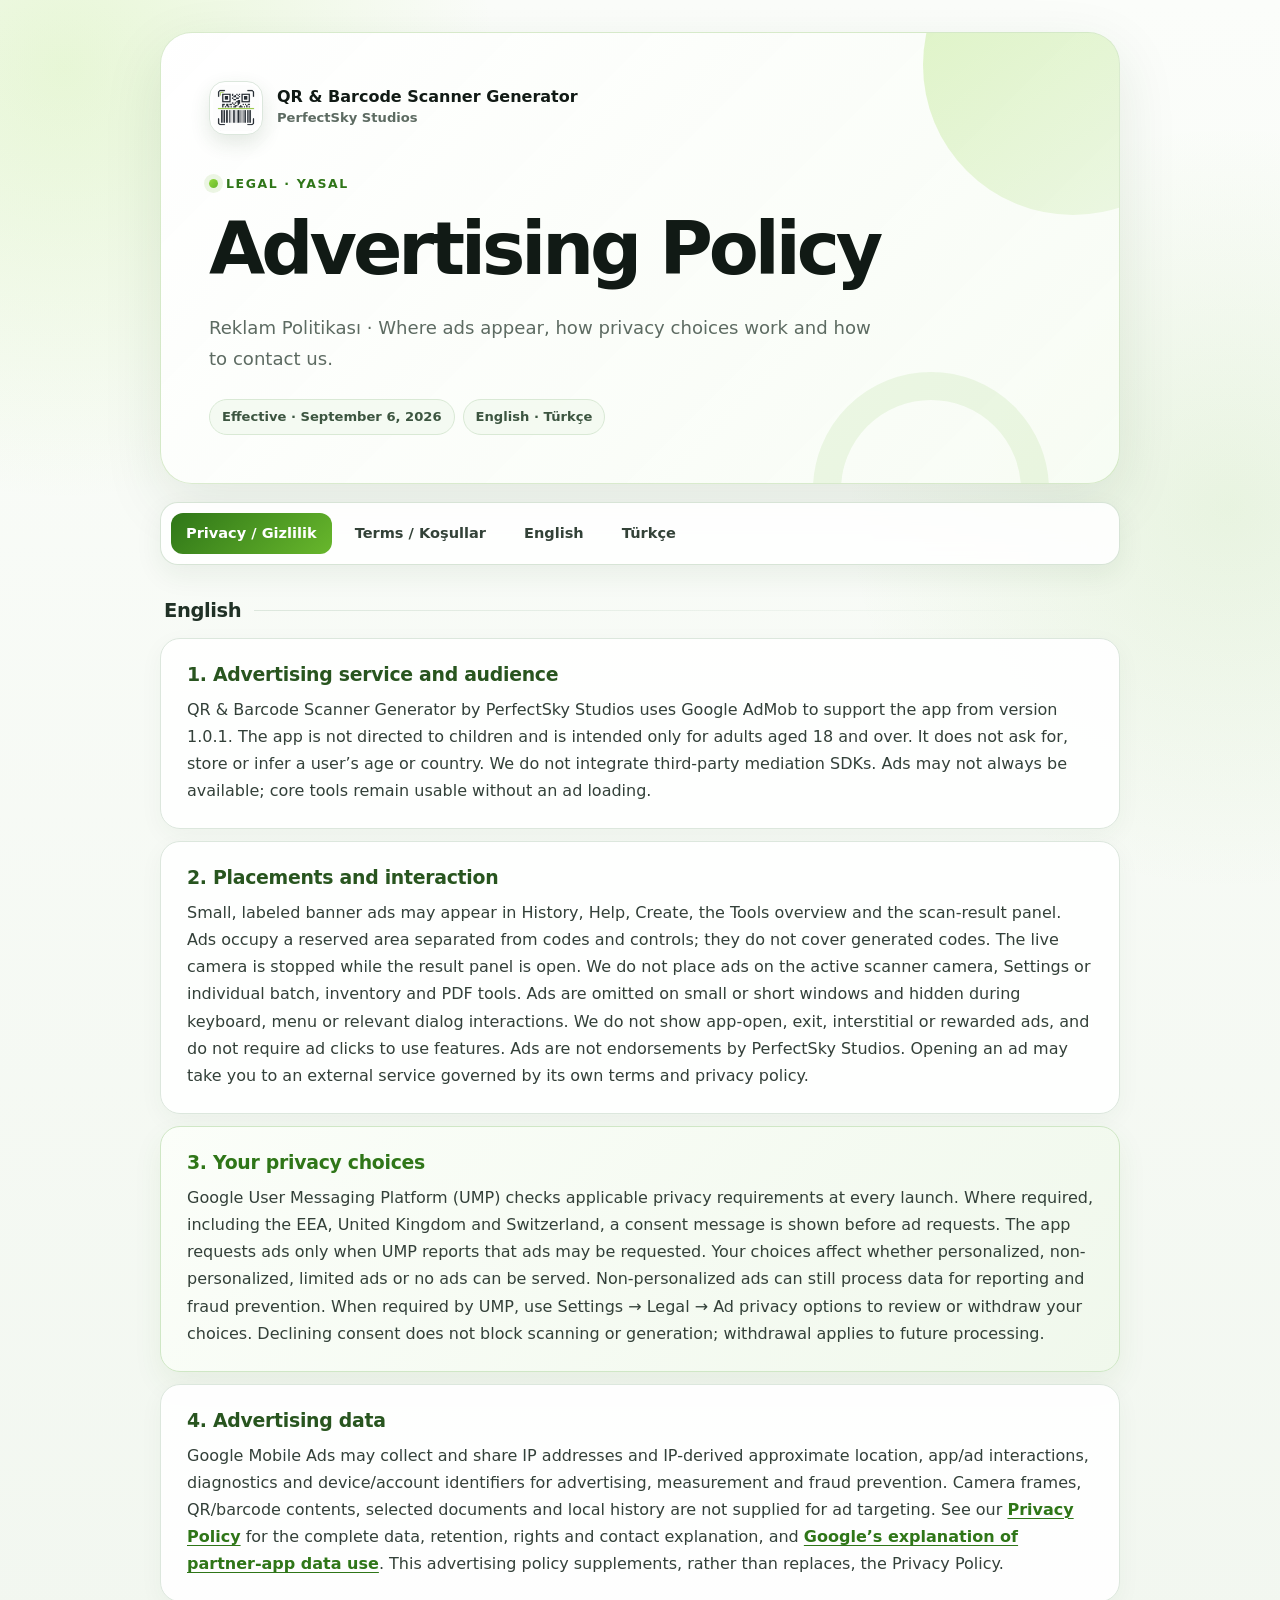
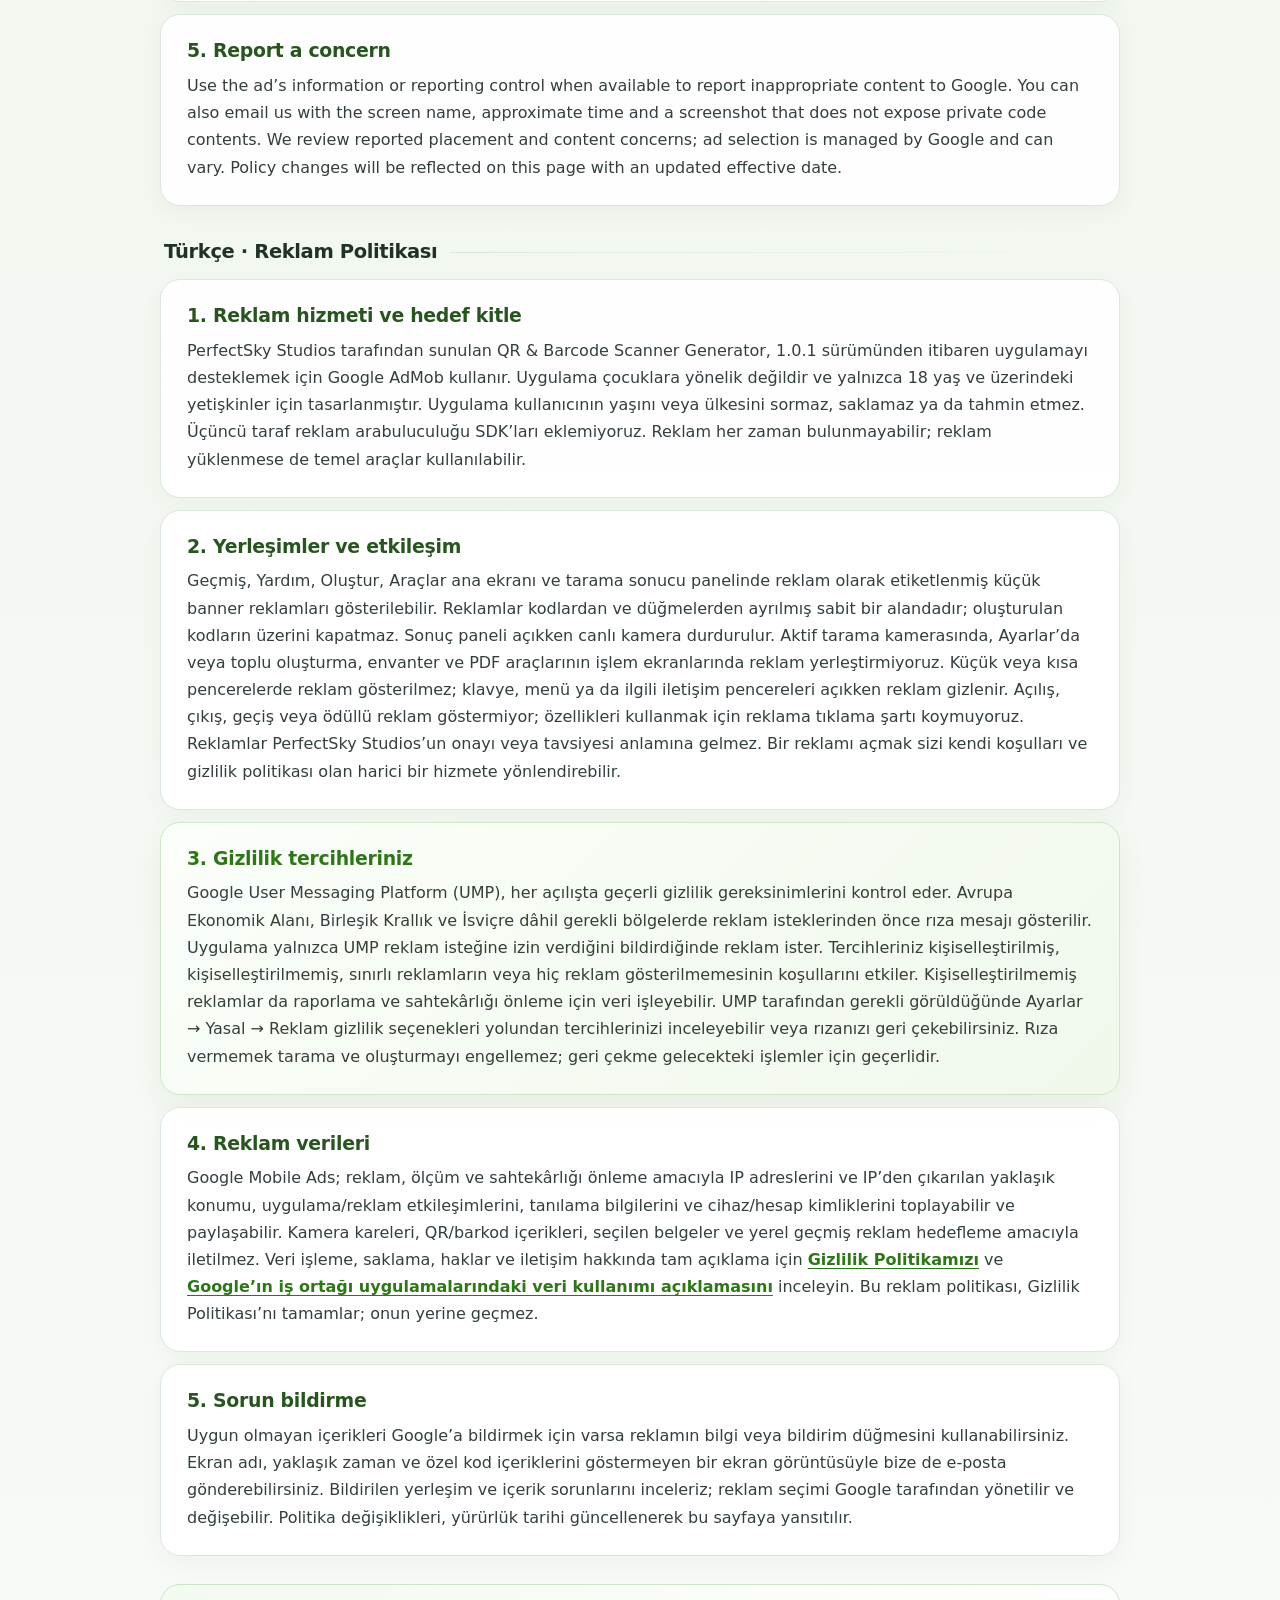
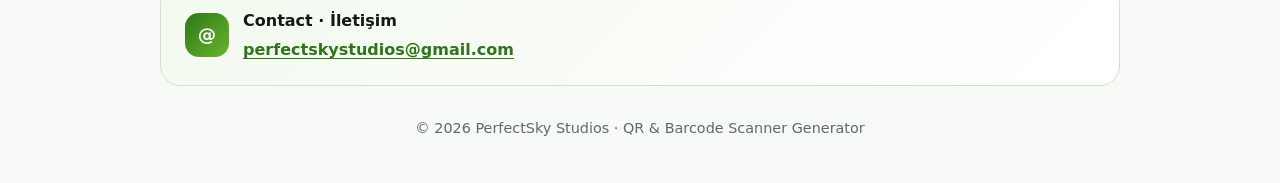
==== commit 90d59874: "Align legal policies with 18-plus audience" ====
--- a/advertising-policy.html
+++ b/advertising-policy.html
@@ -14,26 +14,24 @@
     <p class="eyebrow">Legal · Yasal</p>
     <h1>Advertising Policy</h1>
     <p class="lead">Reklam Politikası · Where ads appear, how privacy choices work and how to contact us.</p>
-    <div class="meta-row"><span class="meta-pill">Effective · September 4, 2026</span><span class="meta-pill">English · Türkçe</span></div>
+    <div class="meta-row"><span class="meta-pill">Effective · September 6, 2026</span><span class="meta-pill">English · Türkçe</span></div>
   </header>
   <nav class="page-nav" aria-label="Page navigation"><a class="primary-link" href="index.html">Privacy / Gizlilik</a><a href="terms-of-service.html">Terms / Koşullar</a><a href="#english">English</a><a href="#turkce">Türkçe</a></nav>
   <div id="english" class="language-block" lang="en">
     <h2 class="language-title">English</h2>
-    <section><h2>1. Advertising service and audience</h2><p>QR &amp; Barcode Scanner Generator by PerfectSky Studios uses Google AdMob to support the app from version 1.0.1. It is intended for people aged 13 and older. We do not integrate third-party mediation SDKs. Ads may not always be available; core tools remain usable without an ad loading.</p></section>
+    <section><h2>1. Advertising service and audience</h2><p>QR &amp; Barcode Scanner Generator by PerfectSky Studios uses Google AdMob to support the app from version 1.0.1. The app is not directed to children and is intended only for adults aged 18 and over. It does not ask for, store or infer a user’s age or country. We do not integrate third-party mediation SDKs. Ads may not always be available; core tools remain usable without an ad loading.</p></section>
     <section><h2>2. Placements and interaction</h2><p>Small, labeled banner ads may appear in History, Help, Create, the Tools overview and the scan-result panel. Ads occupy a reserved area separated from codes and controls; they do not cover generated codes. The live camera is stopped while the result panel is open. We do not place ads on the active scanner camera, Settings or individual batch, inventory and PDF tools. Ads are omitted on small or short windows and hidden during keyboard, menu or relevant dialog interactions. We do not show app-open, exit, interstitial or rewarded ads, and do not require ad clicks to use features. Ads are not endorsements by PerfectSky Studios. Opening an ad may take you to an external service governed by its own terms and privacy policy.</p></section>
-    <section class="notice"><h2>3. Your privacy choices</h2><p>Google User Messaging Platform (UMP) checks applicable privacy requirements at launch. Where required, including the EEA, United Kingdom and Switzerland, a consent message is shown to eligible users before ad requests. Stricter child treatment does not request the user’s own advertising consent. Your choices affect whether personalized, non-personalized, limited ads or no ads can be served. Non-personalized ads can still process data for reporting and fraud prevention. When required by UMP, use Settings → Legal → Ad privacy options to review or withdraw your choices. Declining consent does not block scanning or generation; withdrawal applies to future processing.</p></section>
+    <section class="notice"><h2>3. Your privacy choices</h2><p>Google User Messaging Platform (UMP) checks applicable privacy requirements at every launch. Where required, including the EEA, United Kingdom and Switzerland, a consent message is shown before ad requests. The app requests ads only when UMP reports that ads may be requested. Your choices affect whether personalized, non-personalized, limited ads or no ads can be served. Non-personalized ads can still process data for reporting and fraud prevention. When required by UMP, use Settings → Legal → Ad privacy options to review or withdraw your choices. Declining consent does not block scanning or generation; withdrawal applies to future processing.</p></section>
     <section><h2>4. Advertising data</h2><p>Google Mobile Ads may collect and share IP addresses and IP-derived approximate location, app/ad interactions, diagnostics and device/account identifiers for advertising, measurement and fraud prevention. Camera frames, QR/barcode contents, selected documents and local history are not supplied for ad targeting. See our <a href="index.html">Privacy Policy</a> for the complete data, retention, rights and contact explanation, and <a href="https://policies.google.com/technologies/partner-sites">Google’s explanation of partner-app data use</a>. This advertising policy supplements, rather than replaces, the Privacy Policy.</p></section>
     <section><h2>5. Report a concern</h2><p>Use the ad’s information or reporting control when available to report inappropriate content to Google. You can also email us with the screen name, approximate time and a screenshot that does not expose private code contents. We review reported placement and content concerns; ad selection is managed by Google and can vary. Policy changes will be reflected on this page with an updated effective date.</p></section>
-    <section><h2>Age, country and advertising protection</h2><p>Before requesting advertising consent or loading ads, we ask for an age band and country of residence, with no preselected answer and a “Prefer not to say” option. These self-declared selections stay in private device storage and can be replaced in Settings → Legal → Age and country. We do not request a name, full birth date or identity document, infer age from UMP, or send the selected age/country as ad targeting extras. Only the resulting protection signals are sent to Google. Under-18 users receive no personalized advertising and a general-audience ad content limit. Stricter child treatment additionally restricts third-party ad vendors and prevents advertising-ID transmission by Mobile Ads. Unknown details use this stricter mode. Our protection threshold is conservatively 16 in the EEA, 13 in the UK and 18 elsewhere; these are implementation safeguards, not a statement that all countries have those legal consent ages. Being in the 13+ target audience does not itself authorize data processing. Advertising depends on applicable protections, consent requirements and inventory; no ad is guaranteed. Stronger safeguards are not proof of parental consent. Changing these details stops the current ad flow and re-evaluates protections before new requests.</p></section>
   </div>
   <div id="turkce" class="language-block" lang="tr">
     <h2 class="language-title">Türkçe · Reklam Politikası</h2>
-    <section><h2>1. Reklam hizmeti ve hedef kitle</h2><p>PerfectSky Studios tarafından sunulan QR &amp; Barcode Scanner Generator, 1.0.1 sürümünden itibaren uygulamayı desteklemek için Google AdMob kullanır. Uygulama 13 yaş ve üzerindeki kişilere yöneliktir; hedef kitle seçimi reklam rızası veya yasal rıza yaşı anlamına gelmez. Üçüncü taraf reklam arabuluculuğu SDK’ları eklemiyoruz. Reklam her zaman bulunmayabilir; reklam yüklenmese de temel araçlar kullanılabilir.</p></section>
+    <section><h2>1. Reklam hizmeti ve hedef kitle</h2><p>PerfectSky Studios tarafından sunulan QR &amp; Barcode Scanner Generator, 1.0.1 sürümünden itibaren uygulamayı desteklemek için Google AdMob kullanır. Uygulama çocuklara yönelik değildir ve yalnızca 18 yaş ve üzerindeki yetişkinler için tasarlanmıştır. Uygulama kullanıcının yaşını veya ülkesini sormaz, saklamaz ya da tahmin etmez. Üçüncü taraf reklam arabuluculuğu SDK’ları eklemiyoruz. Reklam her zaman bulunmayabilir; reklam yüklenmese de temel araçlar kullanılabilir.</p></section>
     <section><h2>2. Yerleşimler ve etkileşim</h2><p>Geçmiş, Yardım, Oluştur, Araçlar ana ekranı ve tarama sonucu panelinde reklam olarak etiketlenmiş küçük banner reklamları gösterilebilir. Reklamlar kodlardan ve düğmelerden ayrılmış sabit bir alandadır; oluşturulan kodların üzerini kapatmaz. Sonuç paneli açıkken canlı kamera durdurulur. Aktif tarama kamerasında, Ayarlar’da veya toplu oluşturma, envanter ve PDF araçlarının işlem ekranlarında reklam yerleştirmiyoruz. Küçük veya kısa pencerelerde reklam gösterilmez; klavye, menü ya da ilgili iletişim pencereleri açıkken reklam gizlenir. Açılış, çıkış, geçiş veya ödüllü reklam göstermiyor; özellikleri kullanmak için reklama tıklama şartı koymuyoruz. Reklamlar PerfectSky Studios’un onayı veya tavsiyesi anlamına gelmez. Bir reklamı açmak sizi kendi koşulları ve gizlilik politikası olan harici bir hizmete yönlendirebilir.</p></section>
-    <section class="notice"><h2>3. Gizlilik tercihleriniz</h2><p>Google User Messaging Platform (UMP), açılışta geçerli gizlilik gereksinimlerini kontrol eder. Avrupa Ekonomik Alanı, Birleşik Krallık ve İsviçre dâhil gerekli bölgelerde, uygun kullanıcılara reklam isteklerinden önce rıza mesajı gösterilir. Daha sıkı çocuk koruma modunda kullanıcının kendi reklam rızası istenmez; SDK yaş korumaları ayrıca uygulanır. Tercihleriniz kişiselleştirilmiş, kişiselleştirilmemiş, sınırlı reklamların veya hiç reklam gösterilmemesinin koşullarını etkiler. Kişiselleştirilmemiş reklamlar da raporlama ve sahtekârlığı önleme için veri işleyebilir. UMP tarafından gerekli görüldüğünde Ayarlar → Yasal → Reklam gizlilik seçenekleri yolundan tercihlerinizi inceleyebilir veya rızanızı geri çekebilirsiniz. Rıza vermemek tarama ve oluşturmayı engellemez; geri çekme gelecekteki işlemler için geçerlidir.</p></section>
+    <section class="notice"><h2>3. Gizlilik tercihleriniz</h2><p>Google User Messaging Platform (UMP), her açılışta geçerli gizlilik gereksinimlerini kontrol eder. Avrupa Ekonomik Alanı, Birleşik Krallık ve İsviçre dâhil gerekli bölgelerde reklam isteklerinden önce rıza mesajı gösterilir. Uygulama yalnızca UMP reklam isteğine izin verdiğini bildirdiğinde reklam ister. Tercihleriniz kişiselleştirilmiş, kişiselleştirilmemiş, sınırlı reklamların veya hiç reklam gösterilmemesinin koşullarını etkiler. Kişiselleştirilmemiş reklamlar da raporlama ve sahtekârlığı önleme için veri işleyebilir. UMP tarafından gerekli görüldüğünde Ayarlar → Yasal → Reklam gizlilik seçenekleri yolundan tercihlerinizi inceleyebilir veya rızanızı geri çekebilirsiniz. Rıza vermemek tarama ve oluşturmayı engellemez; geri çekme gelecekteki işlemler için geçerlidir.</p></section>
     <section><h2>4. Reklam verileri</h2><p>Google Mobile Ads; reklam, ölçüm ve sahtekârlığı önleme amacıyla IP adreslerini ve IP’den çıkarılan yaklaşık konumu, uygulama/reklam etkileşimlerini, tanılama bilgilerini ve cihaz/hesap kimliklerini toplayabilir ve paylaşabilir. Kamera kareleri, QR/barkod içerikleri, seçilen belgeler ve yerel geçmiş reklam hedefleme amacıyla iletilmez. Veri işleme, saklama, haklar ve iletişim hakkında tam açıklama için <a href="index.html#turkce">Gizlilik Politikamızı</a> ve <a href="https://policies.google.com/technologies/partner-sites?hl=tr">Google’ın iş ortağı uygulamalarındaki veri kullanımı açıklamasını</a> inceleyin. Bu reklam politikası, Gizlilik Politikası’nı tamamlar; onun yerine geçmez.</p></section>
     <section><h2>5. Sorun bildirme</h2><p>Uygun olmayan içerikleri Google’a bildirmek için varsa reklamın bilgi veya bildirim düğmesini kullanabilirsiniz. Ekran adı, yaklaşık zaman ve özel kod içeriklerini göstermeyen bir ekran görüntüsüyle bize de e-posta gönderebilirsiniz. Bildirilen yerleşim ve içerik sorunlarını inceleriz; reklam seçimi Google tarafından yönetilir ve değişebilir. Politika değişiklikleri, yürürlük tarihi güncellenerek bu sayfaya yansıtılır.</p></section>
-    <section><h2>Yaş, ülke ve reklam koruması</h2><p>Reklam rızası istenmeden veya reklam yüklenmeden önce yaş aralığı ve yaşadığınız ülke sorulur; önceden seçili yanıt yoktur ve “Belirtmek istemiyorum” seçeneği bulunur. Beyan ettiğiniz seçimler cihazın özel alanında saklanır; Ayarlar → Yasal → Yaş ve ülke yolundan değiştirilebilir. Adınız, tam doğum tarihiniz veya kimlik belgeniz istenmez; UMP’den yaş tahmini yapılmaz; seçtiğiniz yaş/ülke reklam hedefleme alanlarına gönderilmez. Google’a yalnızca sonuçta belirlenen koruma işaretleri iletilir. 18 yaş altındakilerde kişiselleştirilmiş reklam kapalıdır ve genel izleyiciye uygun reklam içerik sınırı uygulanır. Daha sıkı çocuk koruma modu ayrıca üçüncü taraf reklam sağlayıcılarını kısıtlar ve Mobile Ads’in reklam kimliğini iletmesini engeller. Bilgiler belirsizse bu daha sıkı mod kullanılır. Koruma eşiğimiz ihtiyatlı olarak AEA’da 16, Birleşik Krallık’ta 13, diğer ülkelerde 18’dir; bunlar teknik koruma sınırlarıdır, her ülkenin yasal rıza yaşının aynı olduğu iddiası değildir. 13+ hedef kitlede olmak tek başına veri işlemeye izin vermez. Reklam gösterimi geçerli korumalara, rıza gereksinimlerine ve reklam bulunmasına bağlıdır; garanti edilmez. Daha sıkı korumalar ebeveyn onayı yerine geçmez. Bu bilgiler değiştirildiğinde mevcut reklam akışı durdurulur ve yeni isteklerden önce korumalar yeniden değerlendirilir.</p></section>
   </div>
   <aside class="contact-card" aria-label="Contact"><div class="contact-icon" aria-hidden="true">@</div><div><strong>Contact · İletişim</strong><a href="mailto:perfectskystudios@gmail.com">perfectskystudios@gmail.com</a></div></aside>
   <footer>© 2026 PerfectSky Studios · QR &amp; Barcode Scanner Generator</footer>
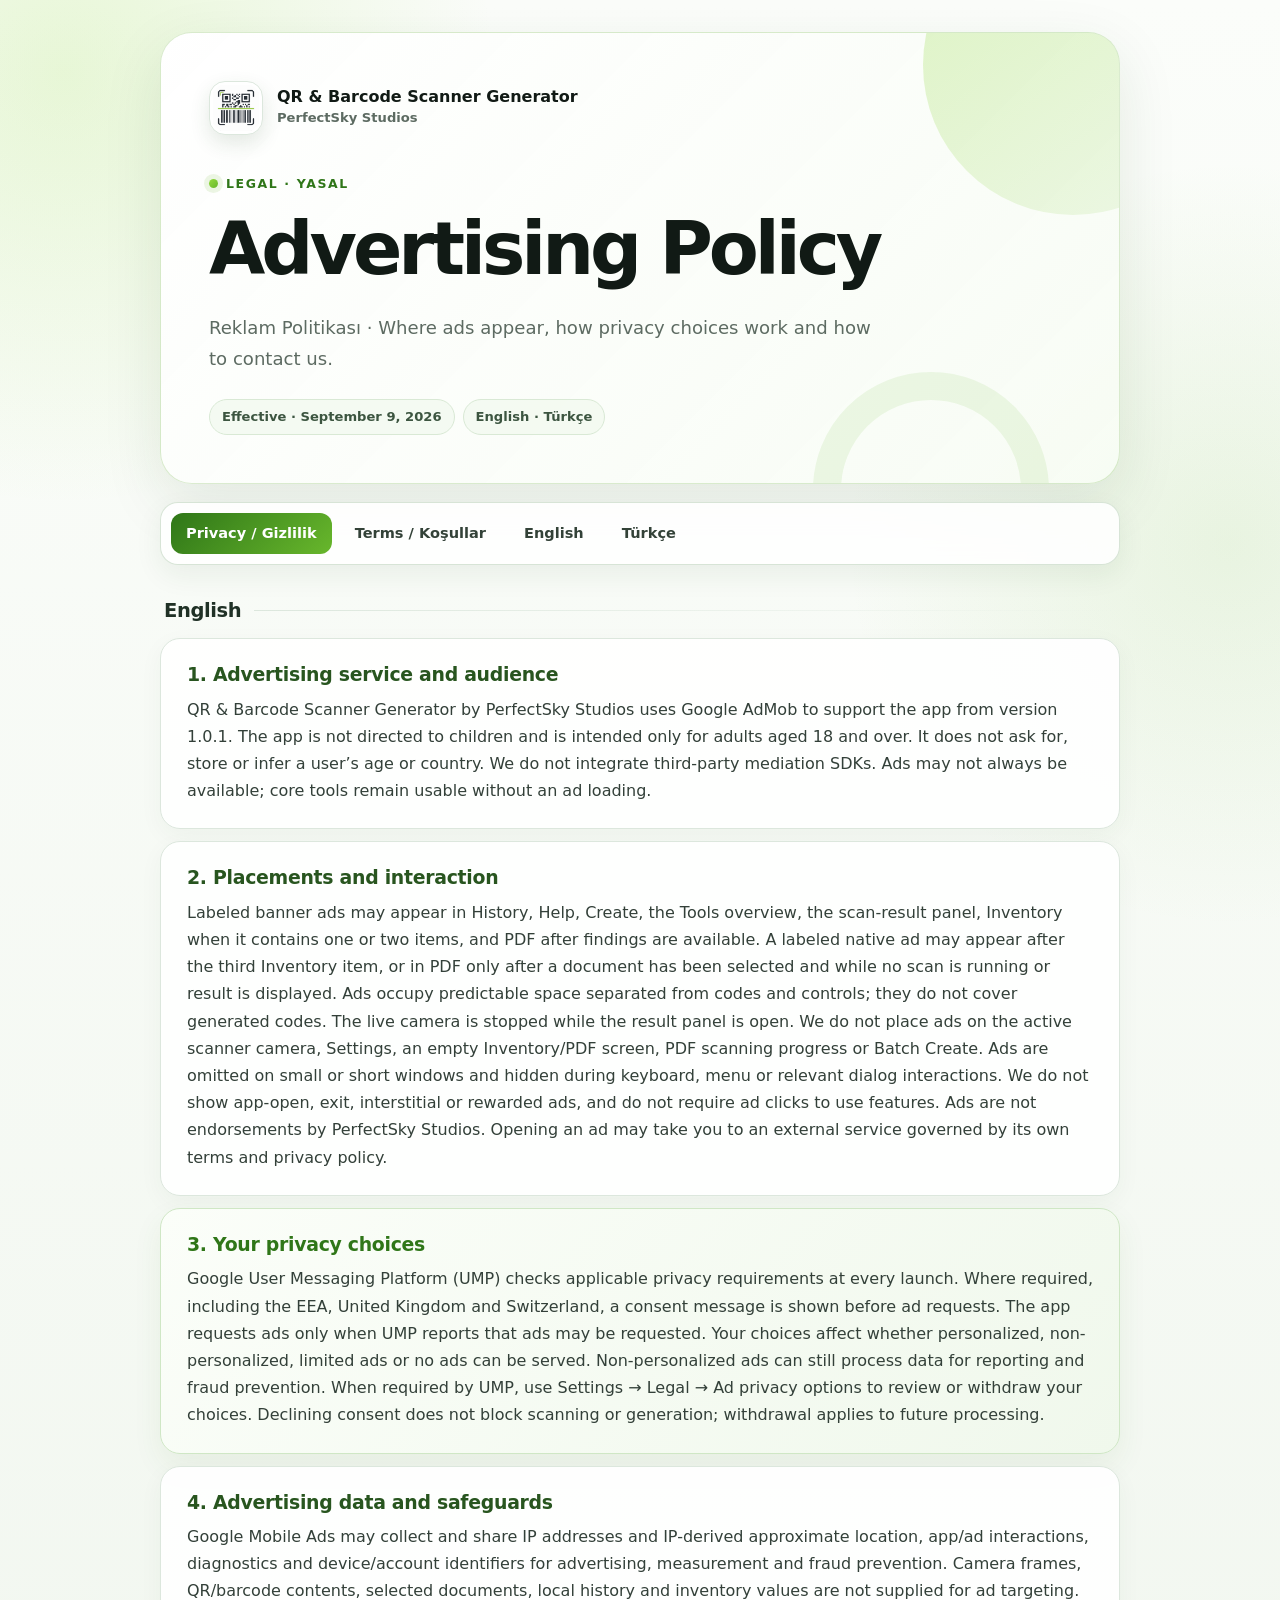
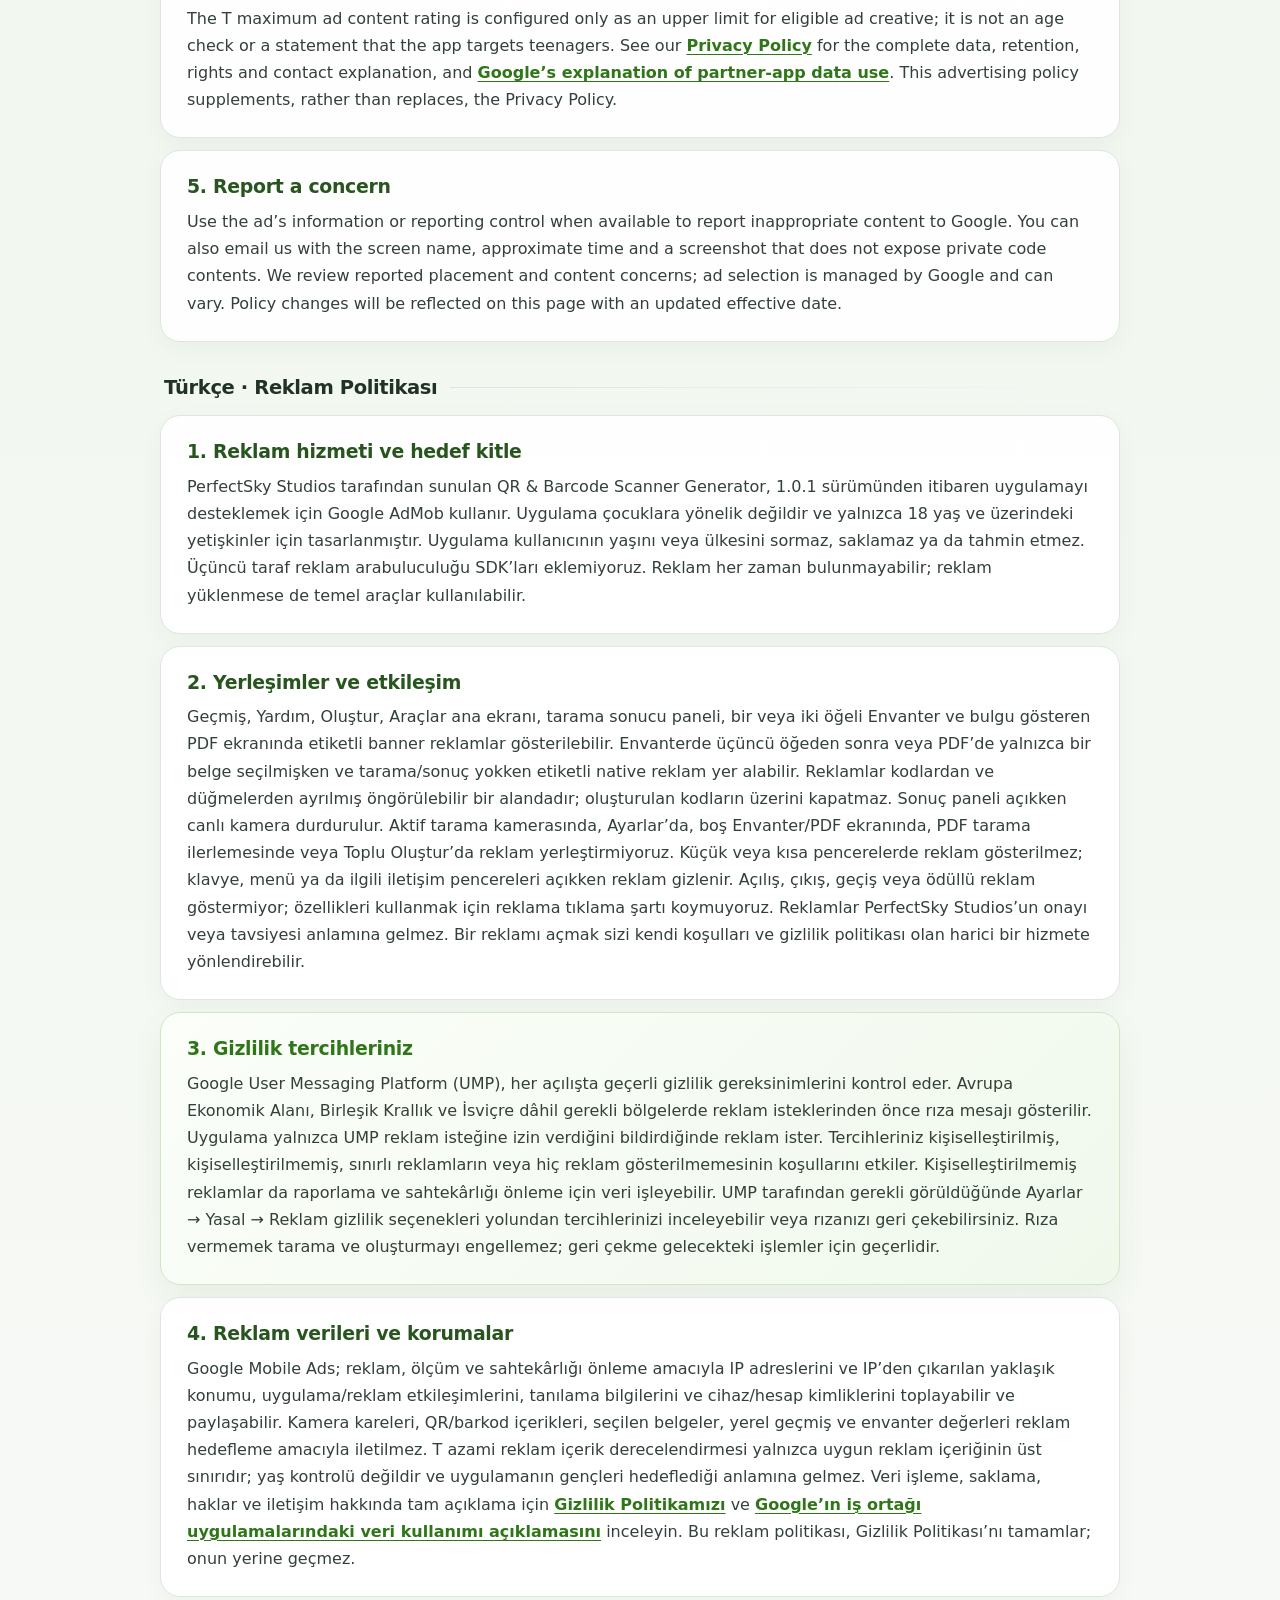
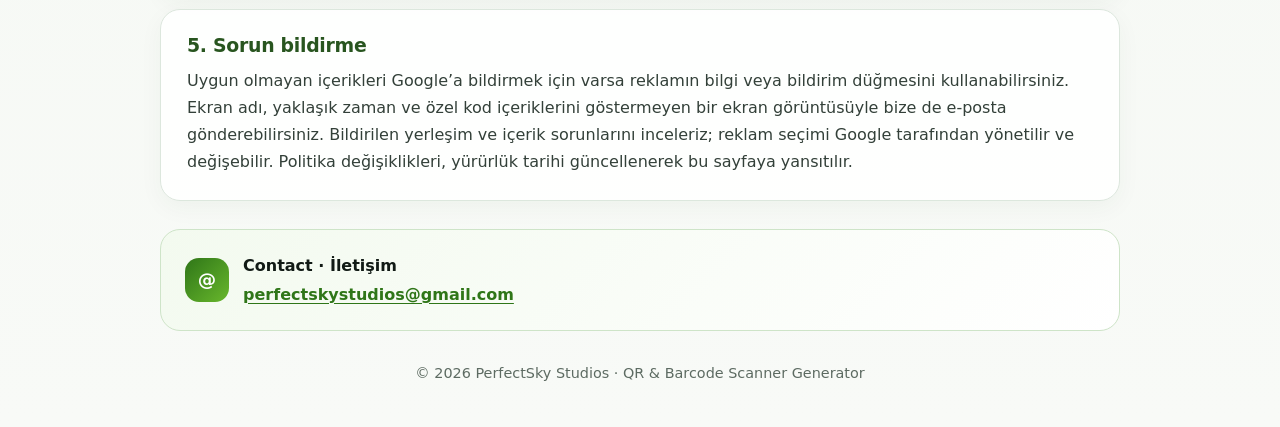
==== commit 4d70a83f: "Update advertising and privacy disclosures" ====
--- a/advertising-policy.html
+++ b/advertising-policy.html
@@ -14,23 +14,23 @@
     <p class="eyebrow">Legal · Yasal</p>
     <h1>Advertising Policy</h1>
     <p class="lead">Reklam Politikası · Where ads appear, how privacy choices work and how to contact us.</p>
-    <div class="meta-row"><span class="meta-pill">Effective · September 6, 2026</span><span class="meta-pill">English · Türkçe</span></div>
+    <div class="meta-row"><span class="meta-pill">Effective · September 9, 2026</span><span class="meta-pill">English · Türkçe</span></div>
   </header>
   <nav class="page-nav" aria-label="Page navigation"><a class="primary-link" href="index.html">Privacy / Gizlilik</a><a href="terms-of-service.html">Terms / Koşullar</a><a href="#english">English</a><a href="#turkce">Türkçe</a></nav>
   <div id="english" class="language-block" lang="en">
     <h2 class="language-title">English</h2>
     <section><h2>1. Advertising service and audience</h2><p>QR &amp; Barcode Scanner Generator by PerfectSky Studios uses Google AdMob to support the app from version 1.0.1. The app is not directed to children and is intended only for adults aged 18 and over. It does not ask for, store or infer a user’s age or country. We do not integrate third-party mediation SDKs. Ads may not always be available; core tools remain usable without an ad loading.</p></section>
-    <section><h2>2. Placements and interaction</h2><p>Small, labeled banner ads may appear in History, Help, Create, the Tools overview and the scan-result panel. Ads occupy a reserved area separated from codes and controls; they do not cover generated codes. The live camera is stopped while the result panel is open. We do not place ads on the active scanner camera, Settings or individual batch, inventory and PDF tools. Ads are omitted on small or short windows and hidden during keyboard, menu or relevant dialog interactions. We do not show app-open, exit, interstitial or rewarded ads, and do not require ad clicks to use features. Ads are not endorsements by PerfectSky Studios. Opening an ad may take you to an external service governed by its own terms and privacy policy.</p></section>
+    <section><h2>2. Placements and interaction</h2><p>Labeled banner ads may appear in History, Help, Create, the Tools overview, the scan-result panel, Inventory when it contains one or two items, and PDF after findings are available. A labeled native ad may appear after the third Inventory item, or in PDF only after a document has been selected and while no scan is running or result is displayed. Ads occupy predictable space separated from codes and controls; they do not cover generated codes. The live camera is stopped while the result panel is open. We do not place ads on the active scanner camera, Settings, an empty Inventory/PDF screen, PDF scanning progress or Batch Create. Ads are omitted on small or short windows and hidden during keyboard, menu or relevant dialog interactions. We do not show app-open, exit, interstitial or rewarded ads, and do not require ad clicks to use features. Ads are not endorsements by PerfectSky Studios. Opening an ad may take you to an external service governed by its own terms and privacy policy.</p></section>
     <section class="notice"><h2>3. Your privacy choices</h2><p>Google User Messaging Platform (UMP) checks applicable privacy requirements at every launch. Where required, including the EEA, United Kingdom and Switzerland, a consent message is shown before ad requests. The app requests ads only when UMP reports that ads may be requested. Your choices affect whether personalized, non-personalized, limited ads or no ads can be served. Non-personalized ads can still process data for reporting and fraud prevention. When required by UMP, use Settings → Legal → Ad privacy options to review or withdraw your choices. Declining consent does not block scanning or generation; withdrawal applies to future processing.</p></section>
-    <section><h2>4. Advertising data</h2><p>Google Mobile Ads may collect and share IP addresses and IP-derived approximate location, app/ad interactions, diagnostics and device/account identifiers for advertising, measurement and fraud prevention. Camera frames, QR/barcode contents, selected documents and local history are not supplied for ad targeting. See our <a href="index.html">Privacy Policy</a> for the complete data, retention, rights and contact explanation, and <a href="https://policies.google.com/technologies/partner-sites">Google’s explanation of partner-app data use</a>. This advertising policy supplements, rather than replaces, the Privacy Policy.</p></section>
+    <section><h2>4. Advertising data and safeguards</h2><p>Google Mobile Ads may collect and share IP addresses and IP-derived approximate location, app/ad interactions, diagnostics and device/account identifiers for advertising, measurement and fraud prevention. Camera frames, QR/barcode contents, selected documents, local history and inventory values are not supplied for ad targeting. The T maximum ad content rating is configured only as an upper limit for eligible ad creative; it is not an age check or a statement that the app targets teenagers. See our <a href="index.html">Privacy Policy</a> for the complete data, retention, rights and contact explanation, and <a href="https://policies.google.com/technologies/partner-sites">Google’s explanation of partner-app data use</a>. This advertising policy supplements, rather than replaces, the Privacy Policy.</p></section>
     <section><h2>5. Report a concern</h2><p>Use the ad’s information or reporting control when available to report inappropriate content to Google. You can also email us with the screen name, approximate time and a screenshot that does not expose private code contents. We review reported placement and content concerns; ad selection is managed by Google and can vary. Policy changes will be reflected on this page with an updated effective date.</p></section>
   </div>
   <div id="turkce" class="language-block" lang="tr">
     <h2 class="language-title">Türkçe · Reklam Politikası</h2>
     <section><h2>1. Reklam hizmeti ve hedef kitle</h2><p>PerfectSky Studios tarafından sunulan QR &amp; Barcode Scanner Generator, 1.0.1 sürümünden itibaren uygulamayı desteklemek için Google AdMob kullanır. Uygulama çocuklara yönelik değildir ve yalnızca 18 yaş ve üzerindeki yetişkinler için tasarlanmıştır. Uygulama kullanıcının yaşını veya ülkesini sormaz, saklamaz ya da tahmin etmez. Üçüncü taraf reklam arabuluculuğu SDK’ları eklemiyoruz. Reklam her zaman bulunmayabilir; reklam yüklenmese de temel araçlar kullanılabilir.</p></section>
-    <section><h2>2. Yerleşimler ve etkileşim</h2><p>Geçmiş, Yardım, Oluştur, Araçlar ana ekranı ve tarama sonucu panelinde reklam olarak etiketlenmiş küçük banner reklamları gösterilebilir. Reklamlar kodlardan ve düğmelerden ayrılmış sabit bir alandadır; oluşturulan kodların üzerini kapatmaz. Sonuç paneli açıkken canlı kamera durdurulur. Aktif tarama kamerasında, Ayarlar’da veya toplu oluşturma, envanter ve PDF araçlarının işlem ekranlarında reklam yerleştirmiyoruz. Küçük veya kısa pencerelerde reklam gösterilmez; klavye, menü ya da ilgili iletişim pencereleri açıkken reklam gizlenir. Açılış, çıkış, geçiş veya ödüllü reklam göstermiyor; özellikleri kullanmak için reklama tıklama şartı koymuyoruz. Reklamlar PerfectSky Studios’un onayı veya tavsiyesi anlamına gelmez. Bir reklamı açmak sizi kendi koşulları ve gizlilik politikası olan harici bir hizmete yönlendirebilir.</p></section>
+    <section><h2>2. Yerleşimler ve etkileşim</h2><p>Geçmiş, Yardım, Oluştur, Araçlar ana ekranı, tarama sonucu paneli, bir veya iki öğeli Envanter ve bulgu gösteren PDF ekranında etiketli banner reklamlar gösterilebilir. Envanterde üçüncü öğeden sonra veya PDF’de yalnızca bir belge seçilmişken ve tarama/sonuç yokken etiketli native reklam yer alabilir. Reklamlar kodlardan ve düğmelerden ayrılmış öngörülebilir bir alandadır; oluşturulan kodların üzerini kapatmaz. Sonuç paneli açıkken canlı kamera durdurulur. Aktif tarama kamerasında, Ayarlar’da, boş Envanter/PDF ekranında, PDF tarama ilerlemesinde veya Toplu Oluştur’da reklam yerleştirmiyoruz. Küçük veya kısa pencerelerde reklam gösterilmez; klavye, menü ya da ilgili iletişim pencereleri açıkken reklam gizlenir. Açılış, çıkış, geçiş veya ödüllü reklam göstermiyor; özellikleri kullanmak için reklama tıklama şartı koymuyoruz. Reklamlar PerfectSky Studios’un onayı veya tavsiyesi anlamına gelmez. Bir reklamı açmak sizi kendi koşulları ve gizlilik politikası olan harici bir hizmete yönlendirebilir.</p></section>
     <section class="notice"><h2>3. Gizlilik tercihleriniz</h2><p>Google User Messaging Platform (UMP), her açılışta geçerli gizlilik gereksinimlerini kontrol eder. Avrupa Ekonomik Alanı, Birleşik Krallık ve İsviçre dâhil gerekli bölgelerde reklam isteklerinden önce rıza mesajı gösterilir. Uygulama yalnızca UMP reklam isteğine izin verdiğini bildirdiğinde reklam ister. Tercihleriniz kişiselleştirilmiş, kişiselleştirilmemiş, sınırlı reklamların veya hiç reklam gösterilmemesinin koşullarını etkiler. Kişiselleştirilmemiş reklamlar da raporlama ve sahtekârlığı önleme için veri işleyebilir. UMP tarafından gerekli görüldüğünde Ayarlar → Yasal → Reklam gizlilik seçenekleri yolundan tercihlerinizi inceleyebilir veya rızanızı geri çekebilirsiniz. Rıza vermemek tarama ve oluşturmayı engellemez; geri çekme gelecekteki işlemler için geçerlidir.</p></section>
-    <section><h2>4. Reklam verileri</h2><p>Google Mobile Ads; reklam, ölçüm ve sahtekârlığı önleme amacıyla IP adreslerini ve IP’den çıkarılan yaklaşık konumu, uygulama/reklam etkileşimlerini, tanılama bilgilerini ve cihaz/hesap kimliklerini toplayabilir ve paylaşabilir. Kamera kareleri, QR/barkod içerikleri, seçilen belgeler ve yerel geçmiş reklam hedefleme amacıyla iletilmez. Veri işleme, saklama, haklar ve iletişim hakkında tam açıklama için <a href="index.html#turkce">Gizlilik Politikamızı</a> ve <a href="https://policies.google.com/technologies/partner-sites?hl=tr">Google’ın iş ortağı uygulamalarındaki veri kullanımı açıklamasını</a> inceleyin. Bu reklam politikası, Gizlilik Politikası’nı tamamlar; onun yerine geçmez.</p></section>
+    <section><h2>4. Reklam verileri ve korumalar</h2><p>Google Mobile Ads; reklam, ölçüm ve sahtekârlığı önleme amacıyla IP adreslerini ve IP’den çıkarılan yaklaşık konumu, uygulama/reklam etkileşimlerini, tanılama bilgilerini ve cihaz/hesap kimliklerini toplayabilir ve paylaşabilir. Kamera kareleri, QR/barkod içerikleri, seçilen belgeler, yerel geçmiş ve envanter değerleri reklam hedefleme amacıyla iletilmez. T azami reklam içerik derecelendirmesi yalnızca uygun reklam içeriğinin üst sınırıdır; yaş kontrolü değildir ve uygulamanın gençleri hedeflediği anlamına gelmez. Veri işleme, saklama, haklar ve iletişim hakkında tam açıklama için <a href="index.html#turkce">Gizlilik Politikamızı</a> ve <a href="https://policies.google.com/technologies/partner-sites?hl=tr">Google’ın iş ortağı uygulamalarındaki veri kullanımı açıklamasını</a> inceleyin. Bu reklam politikası, Gizlilik Politikası’nı tamamlar; onun yerine geçmez.</p></section>
     <section><h2>5. Sorun bildirme</h2><p>Uygun olmayan içerikleri Google’a bildirmek için varsa reklamın bilgi veya bildirim düğmesini kullanabilirsiniz. Ekran adı, yaklaşık zaman ve özel kod içeriklerini göstermeyen bir ekran görüntüsüyle bize de e-posta gönderebilirsiniz. Bildirilen yerleşim ve içerik sorunlarını inceleriz; reklam seçimi Google tarafından yönetilir ve değişebilir. Politika değişiklikleri, yürürlük tarihi güncellenerek bu sayfaya yansıtılır.</p></section>
   </div>
   <aside class="contact-card" aria-label="Contact"><div class="contact-icon" aria-hidden="true">@</div><div><strong>Contact · İletişim</strong><a href="mailto:perfectskystudios@gmail.com">perfectskystudios@gmail.com</a></div></aside>
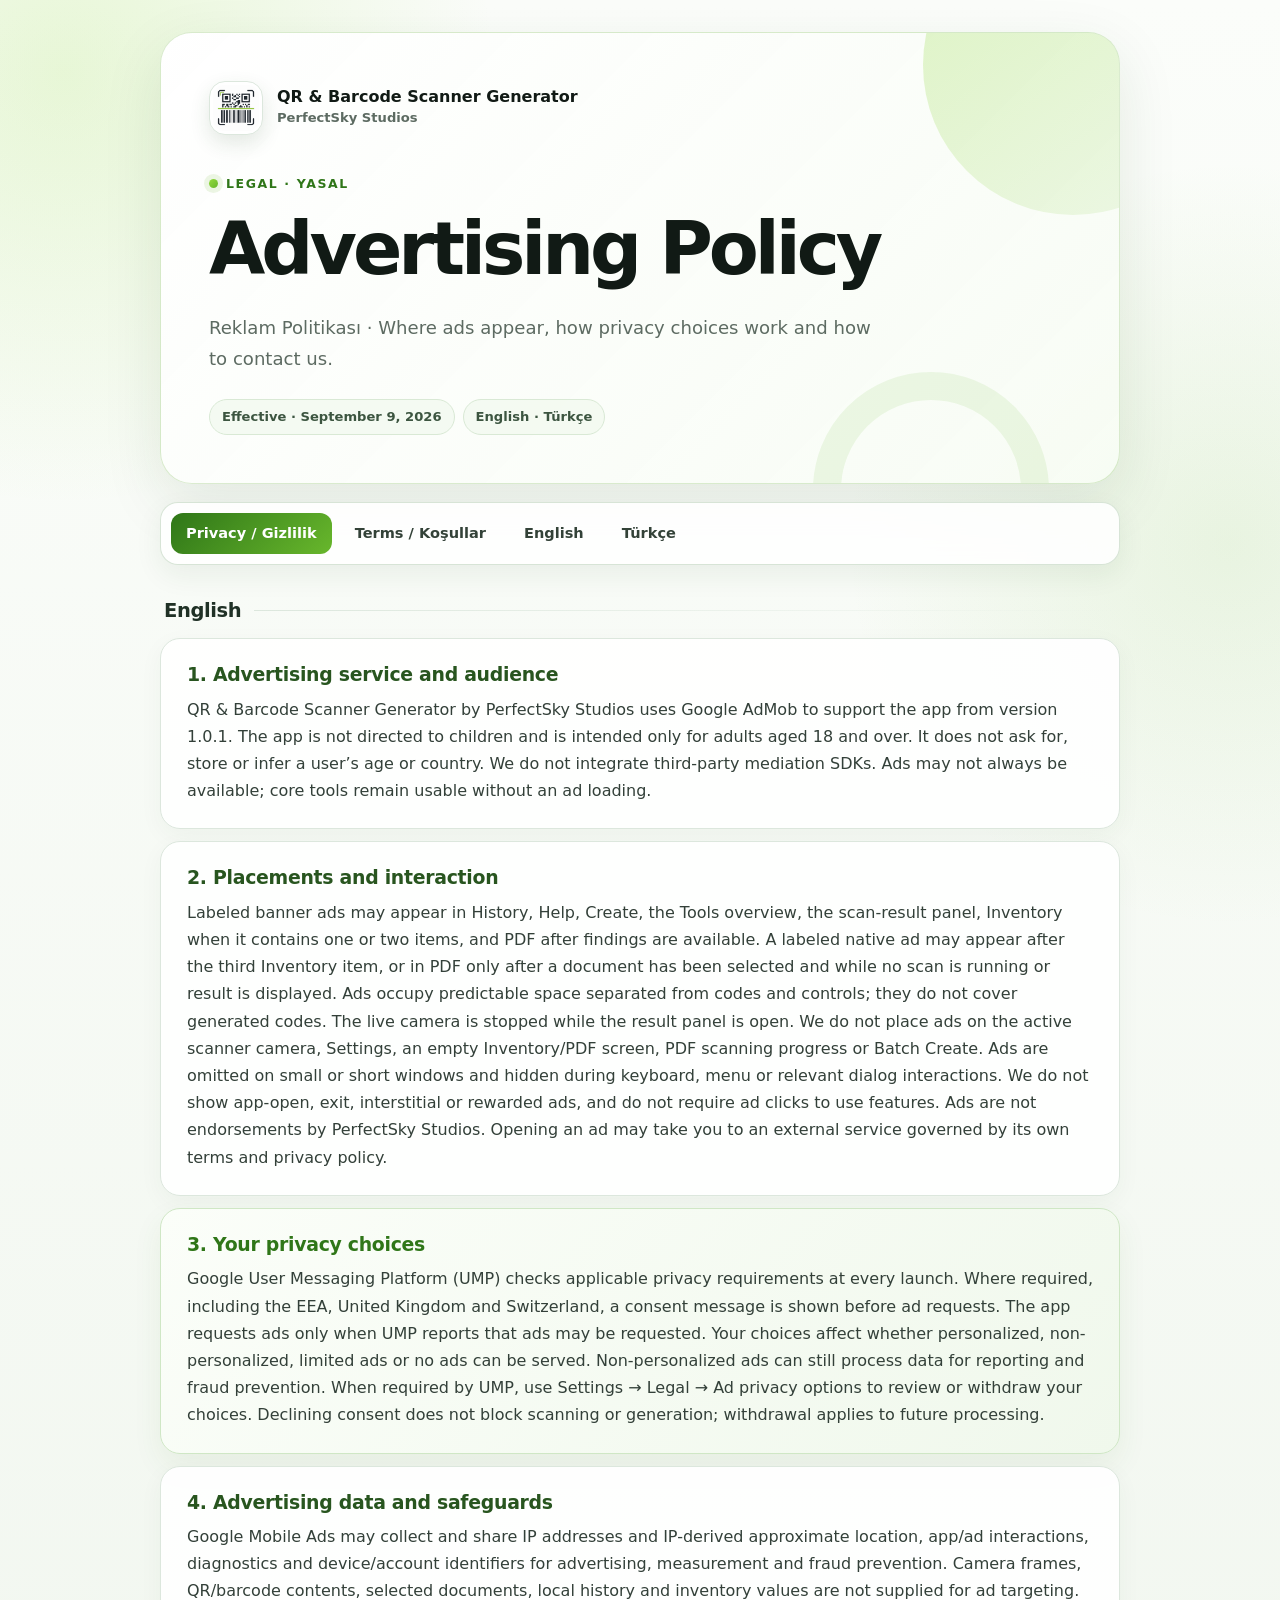
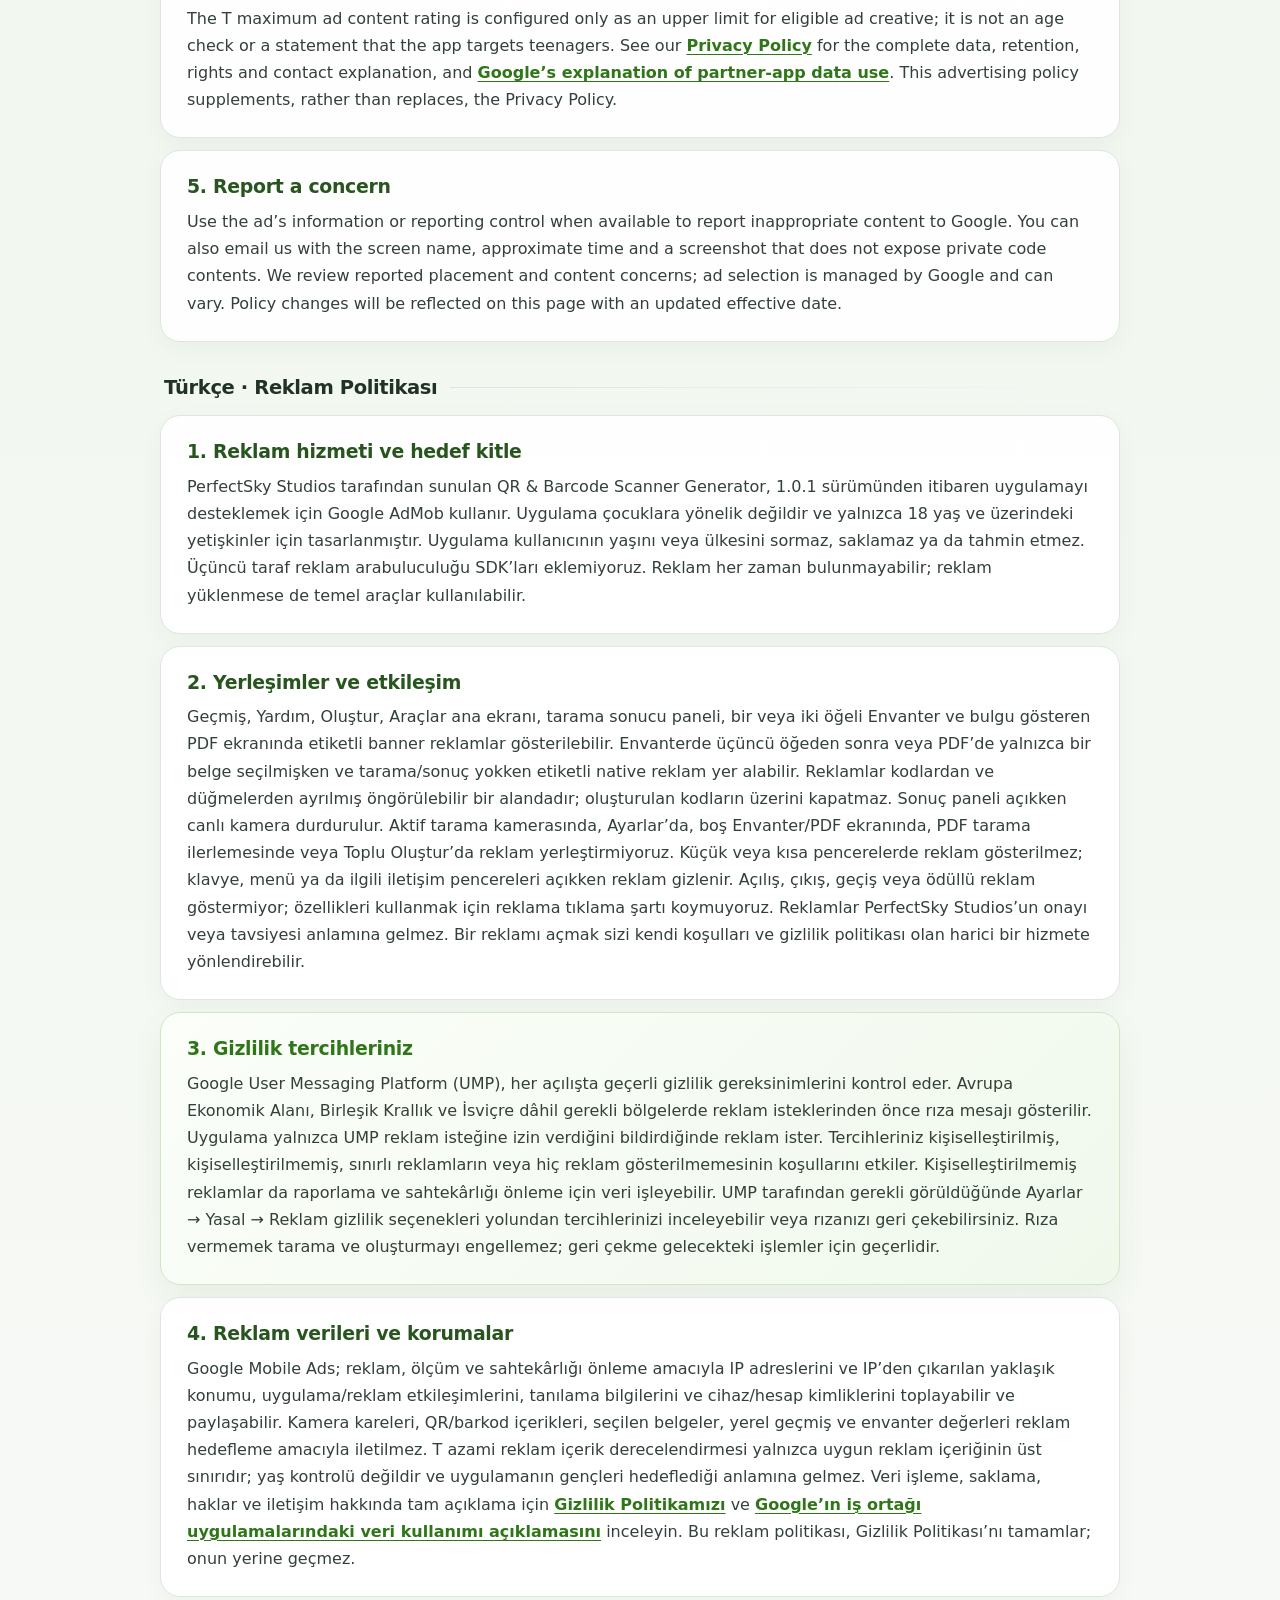
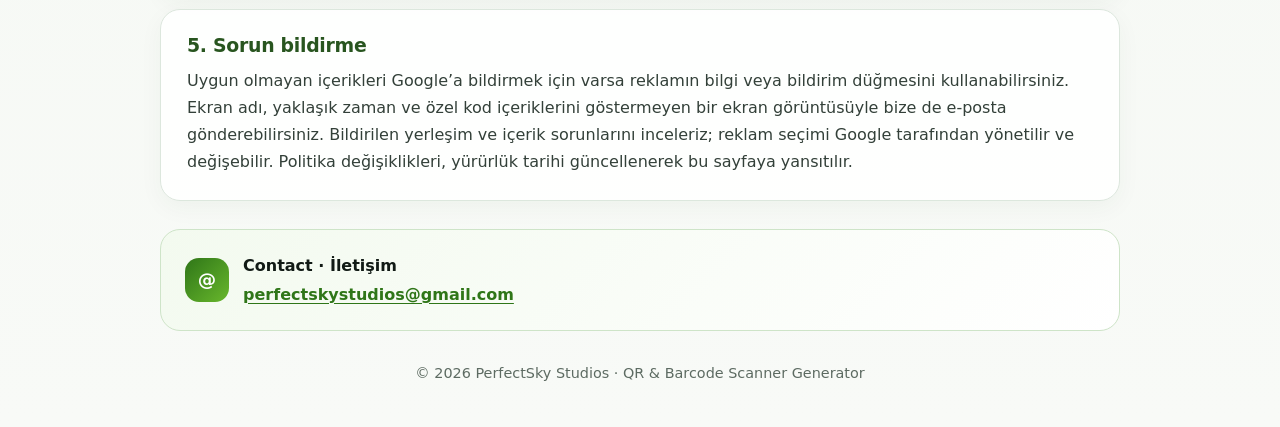
==== commit 34a90d05: "Replace legal-site logo with white-background artwork" ====
--- a/advertising-policy.html
+++ b/advertising-policy.html
@@ -10,7 +10,7 @@
 <body>
 <main>
   <header class="hero">
-    <div class="brand"><img src="app_logo.webp" alt="QR &amp; Barcode Scanner Generator logo"><div><div class="brand-name">QR &amp; Barcode Scanner Generator</div><div class="brand-studio">PerfectSky Studios</div></div></div>
+    <div class="brand"><img src="app_logo.png" alt="QR &amp; Barcode Scanner Generator logo"><div><div class="brand-name">QR &amp; Barcode Scanner Generator</div><div class="brand-studio">PerfectSky Studios</div></div></div>
     <p class="eyebrow">Legal · Yasal</p>
     <h1>Advertising Policy</h1>
     <p class="lead">Reklam Politikası · Where ads appear, how privacy choices work and how to contact us.</p>
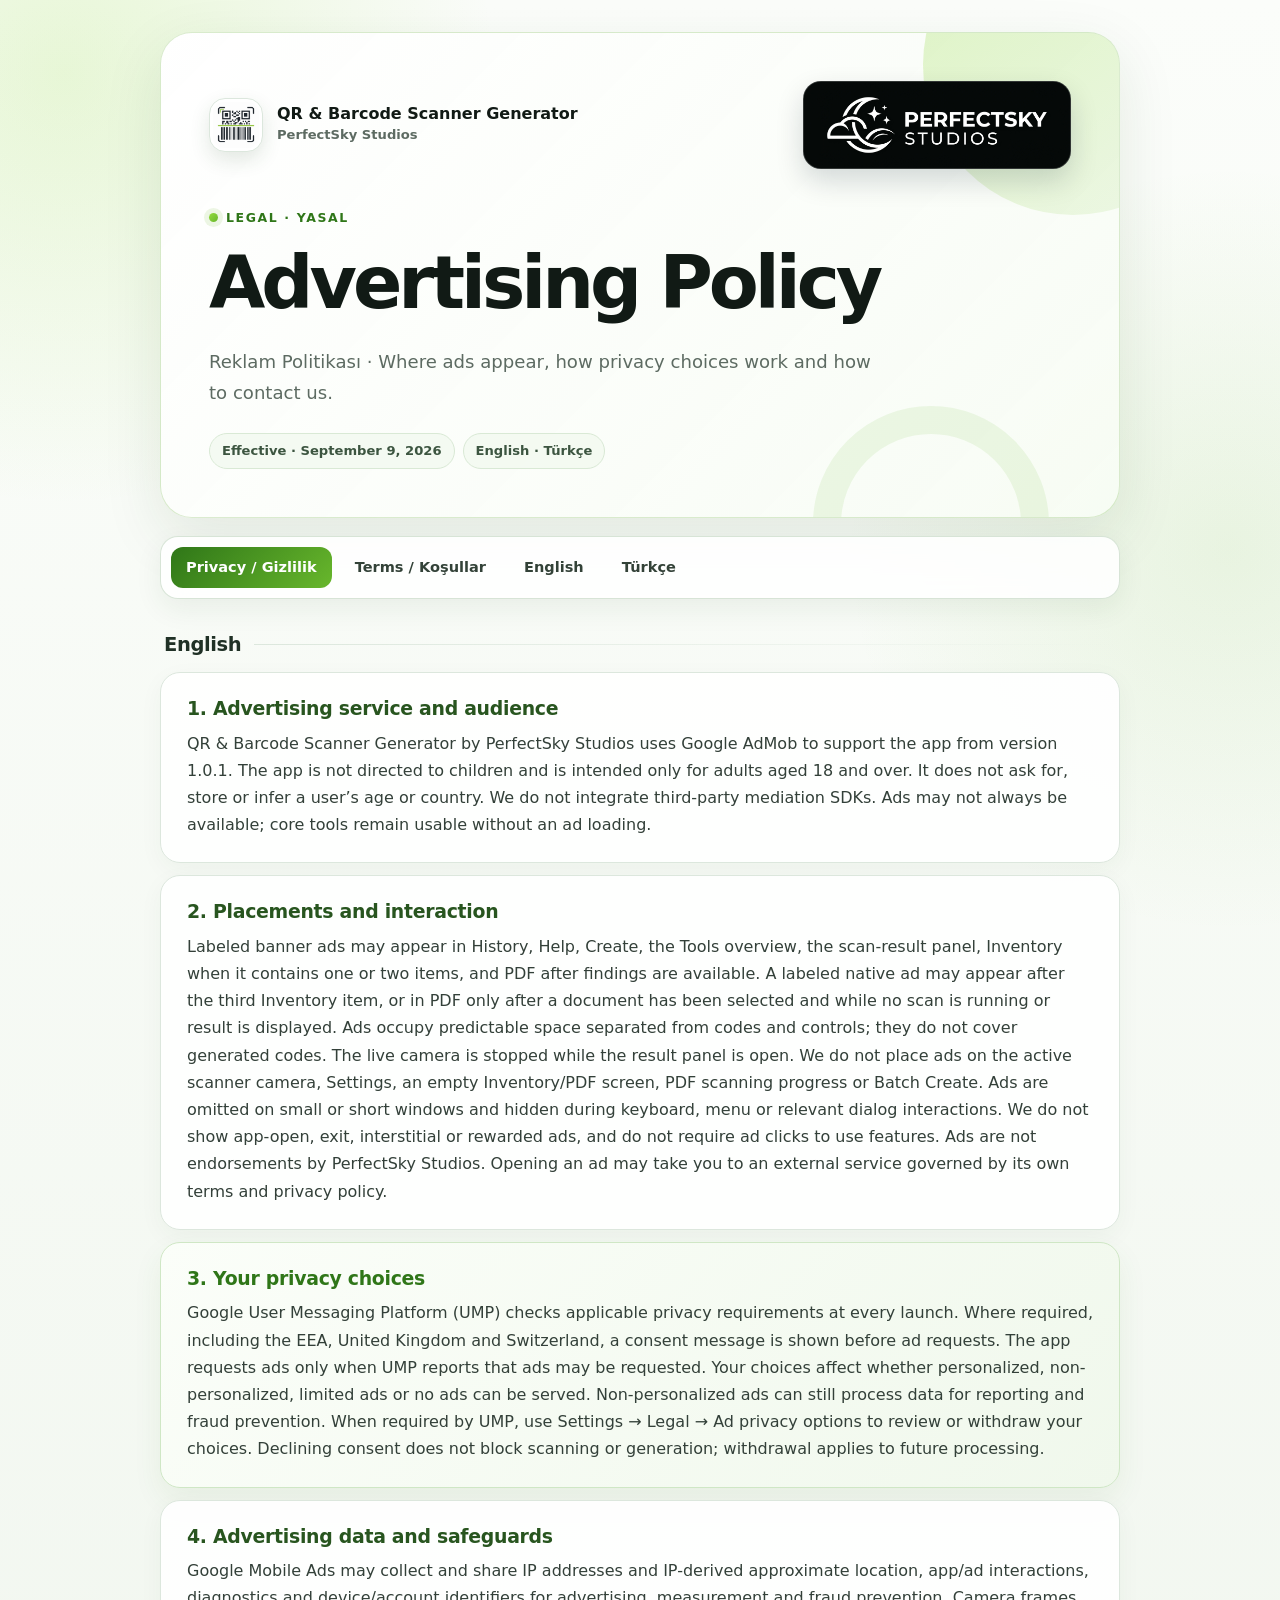
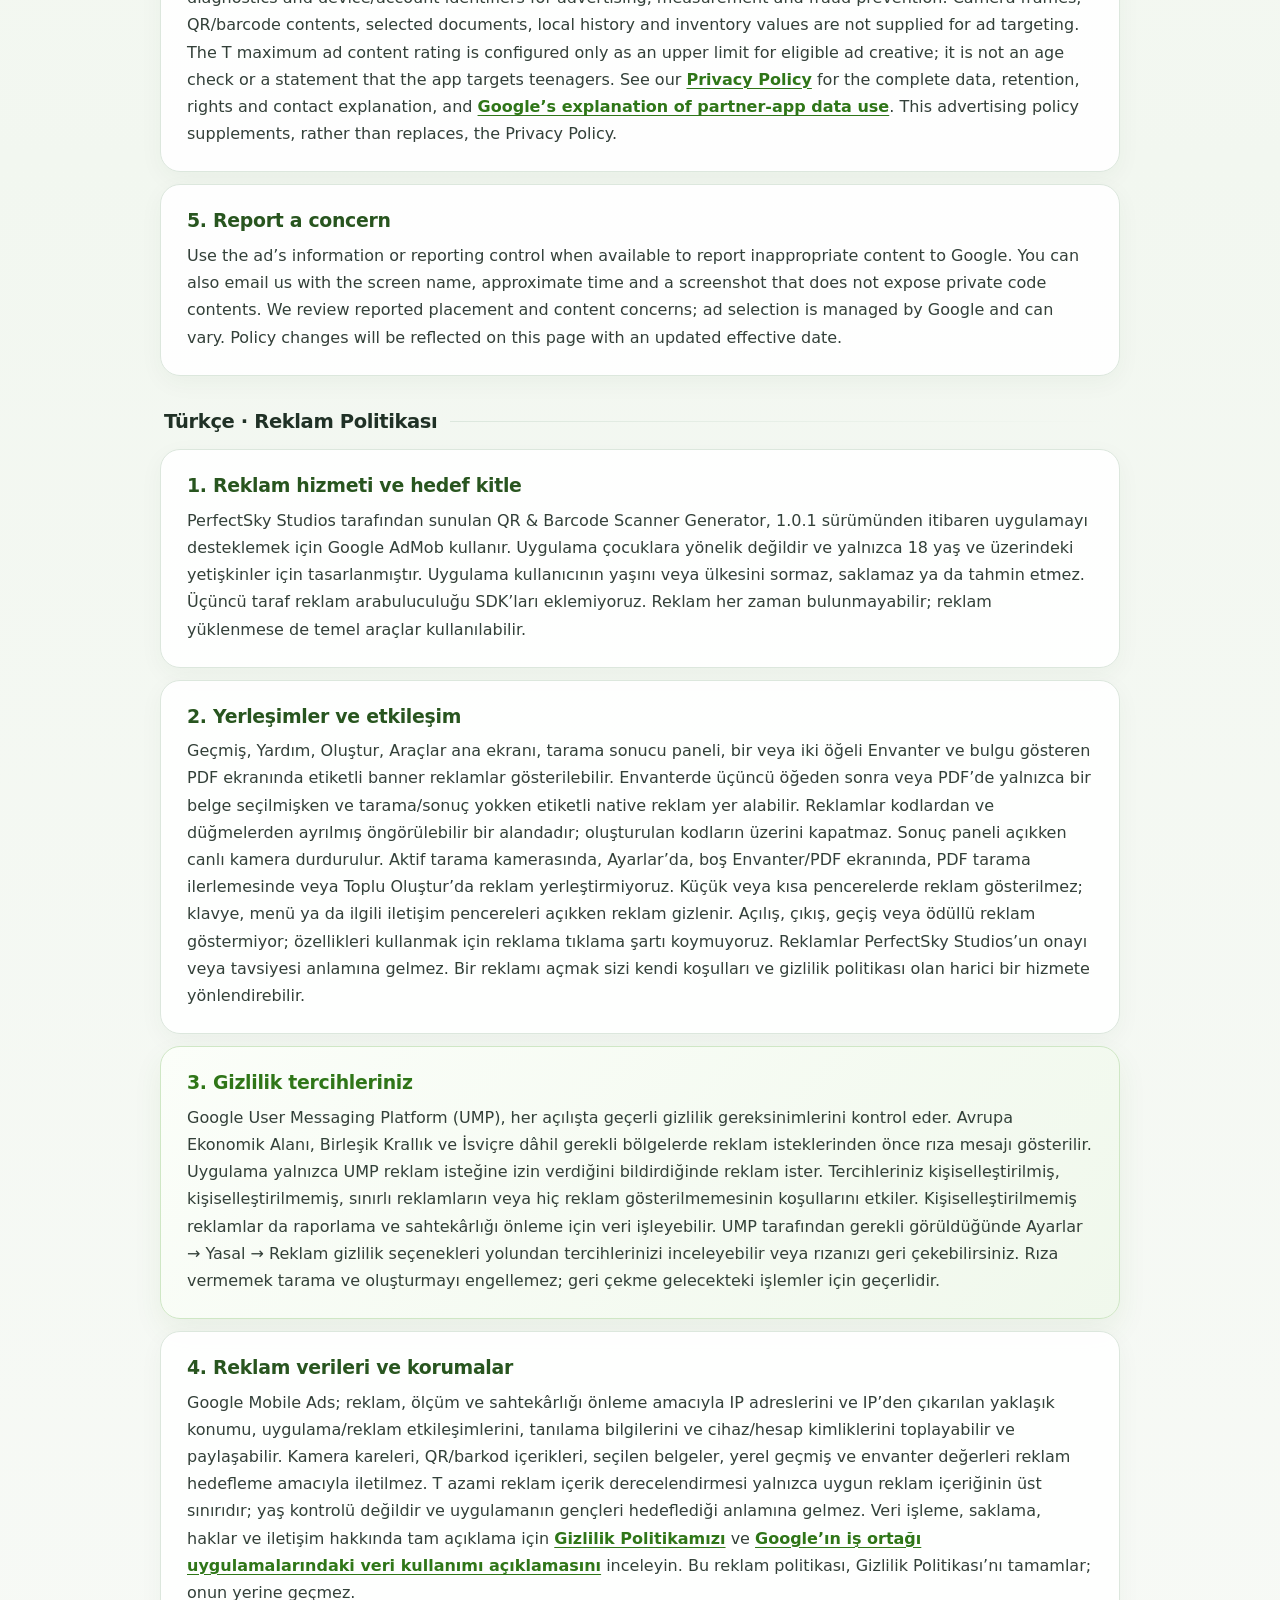
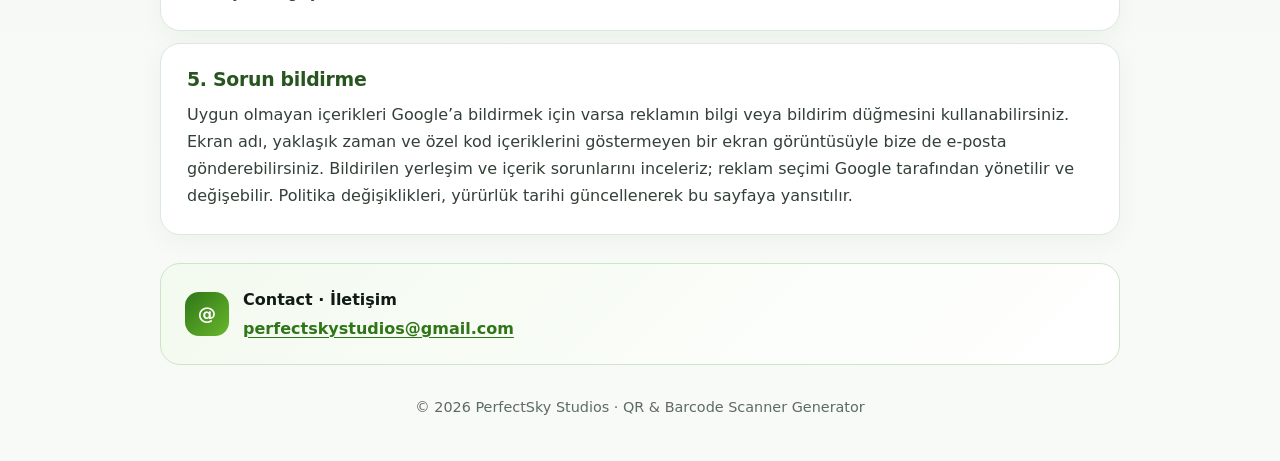
==== commit 55f6f0f2: "Add PerfectSky Studios mark to legal pages" ====
--- a/advertising-policy.html
+++ b/advertising-policy.html
@@ -10,7 +10,10 @@
 <body>
 <main>
   <header class="hero">
-    <div class="brand"><img src="app_logo.png" alt="QR &amp; Barcode Scanner Generator logo"><div><div class="brand-name">QR &amp; Barcode Scanner Generator</div><div class="brand-studio">PerfectSky Studios</div></div></div>
+    <div class="hero-brands">
+      <div class="brand"><img src="app_logo.png" alt="QR &amp; Barcode Scanner Generator logo"><div><div class="brand-name">QR &amp; Barcode Scanner Generator</div><div class="brand-studio">PerfectSky Studios</div></div></div>
+      <div class="studio-mark"><img src="studio_logo.jpg" alt="PerfectSky Studios" width="1024" height="1024" decoding="async"></div>
+    </div>
     <p class="eyebrow">Legal · Yasal</p>
     <h1>Advertising Policy</h1>
     <p class="lead">Reklam Politikası · Where ads appear, how privacy choices work and how to contact us.</p>
--- a/styles.css
+++ b/styles.css
@@ -43,10 +43,13 @@
 .hero::before { width: 300px; height: 300px; right: -104px; top: -118px; background: linear-gradient(145deg, rgba(148, 219, 63, 0.31), rgba(104, 183, 44, 0.08)); }
 .hero::after { width: 180px; height: 180px; right: 70px; bottom: -125px; border: 28px solid rgba(104, 183, 44, 0.10); }
 
-.brand { position: relative; z-index: 1; display: flex; align-items: center; gap: 14px; margin-bottom: 34px; }
+.hero-brands { position: relative; z-index: 1; display: flex; flex-wrap: wrap; align-items: center; justify-content: space-between; gap: 24px; margin-bottom: 34px; }
+.brand { display: flex; align-items: center; gap: 14px; }
 .brand img { width: 54px; height: 54px; padding: 3px; border: 1px solid var(--line); border-radius: 16px; background: #fff; box-shadow: 0 8px 20px rgba(33, 75, 29, 0.12); }
 .brand-name { font-size: 1rem; font-weight: 800; line-height: 1.25; }
 .brand-studio { color: var(--muted); font-size: 0.82rem; font-weight: 650; }
+.studio-mark { flex: 0 1 268px; width: 268px; max-width: 100%; height: 88px; overflow: hidden; border: 1px solid rgba(255, 255, 255, 0.18); border-radius: 18px; background: #040907; box-shadow: 0 12px 28px rgba(8, 25, 43, 0.16); }
+.studio-mark img { display: block; width: 100%; height: 100%; object-fit: cover; object-position: center; }
 
 .eyebrow { position: relative; z-index: 1; display: inline-flex; align-items: center; gap: 8px; margin: 0 0 10px; color: var(--green-dark); font-size: 0.78rem; font-weight: 850; letter-spacing: 0.13em; text-transform: uppercase; }
 .eyebrow::before { content: ""; width: 9px; height: 9px; border-radius: 50%; background: linear-gradient(135deg, var(--lime), var(--green)); box-shadow: 0 0 0 5px rgba(104, 183, 44, 0.12); }
@@ -81,7 +84,8 @@
   main { width: min(100% - 20px, 960px); margin-top: 10px; }
   .hero { min-height: 0; padding: 26px 22px 30px; border-radius: 24px; }
   .hero::before { width: 210px; height: 210px; right: -110px; top: -100px; }
-  .brand { margin-bottom: 28px; }
+  .hero-brands { flex-direction: column; align-items: flex-start; gap: 20px; margin-bottom: 28px; }
+  .studio-mark { flex: none; width: 246px; height: 82px; border-radius: 16px; }
   .brand img { width: 48px; height: 48px; border-radius: 14px; }
   h1 { font-size: clamp(2.2rem, 13vw, 3.25rem); }
   .lead { margin-top: 14px; }
